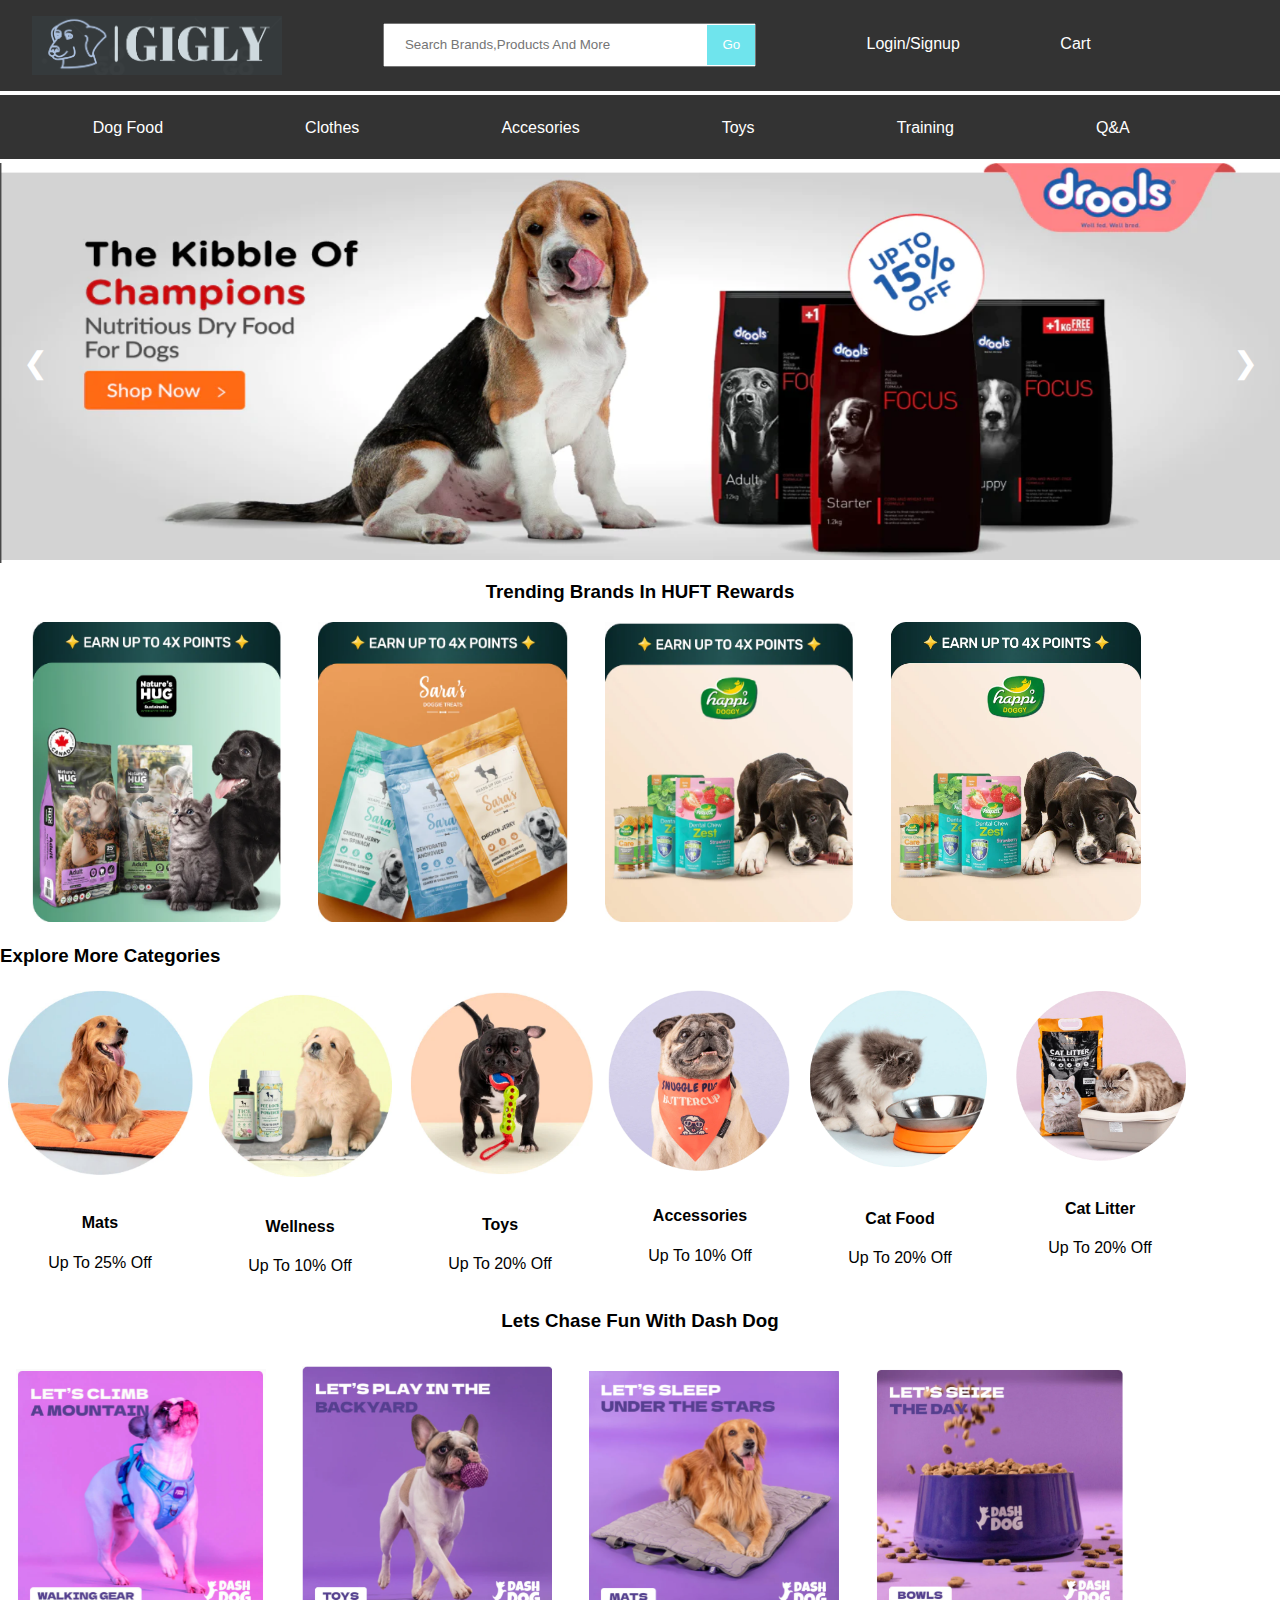
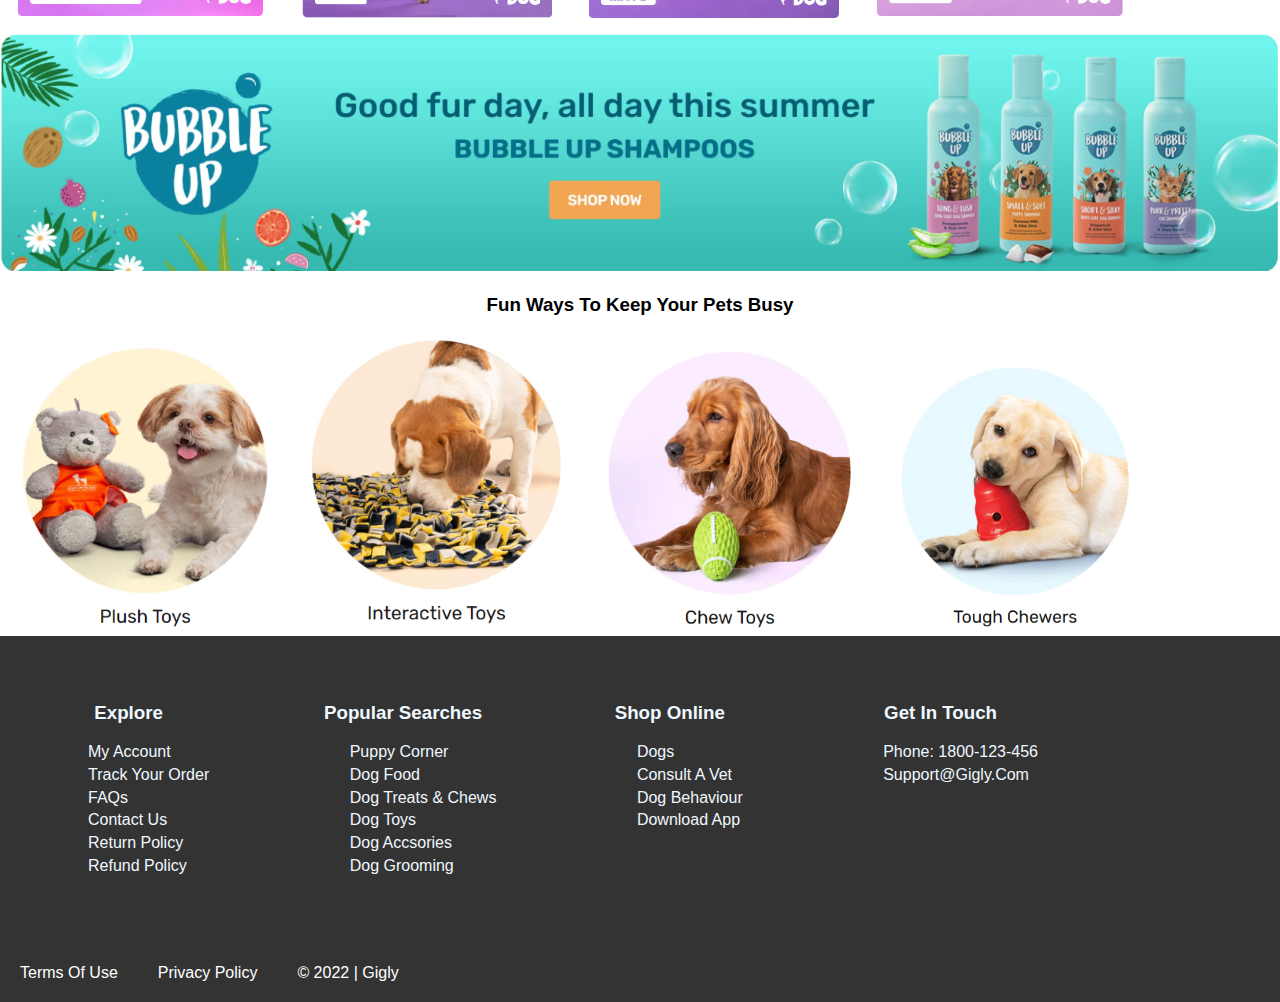
==== index.html @ 715fbc31 "Update and rename commerece.html to index.html" ====
<!DOCTYPE html>
<html lang="en">

<head>
  <meta charset="UTF-8" />
  <meta http-equiv="X-UA-Compatible" content="IE=edge" />
  <meta name="viewport" content="width=device-width, initial-scale=1.0" />
  <title>gigly| home</title>
  <link rel="stylesheet" href="commerece.css" />
  <link rel=”stylesheet” href=”https://fonts.googleapis.com/icon?vfamily=Material+Icons”>

</head>

<body>
  <nav>
    <div class="c1">
      <!-- <div id="logo">       -->
      <img id="logo" src="/gigly_4.png" alt="gigly" width="20%">
      <!-- </div> -->
      <input type="text" name="search" id="search" placeholder="search brands,products and more">
      <!-- <span id="nav-search-submit-text" class="nav-search-submit-text nav-sprite nav-progressive-attribute" aria-label="Go"> -->
      <input id="search-button" type="submit" class="nav-input" value="Go" tabindex="0">
      <!-- </span> -->
      <div id="login">
        <input:login>login/signup</input:login>
      </div>
      <div id="cart"> cart
        <!-- <a href="cart.png" alt="cart"></a>
      <p>cart</p> -->
      </div>

    </div>
    </div>
  </nav>
  <nav class="nav2">
    <a href="">dog food</a>
    <a href="">clothes</a>
    <a href="">accesories</a>
    <a href="">toys</a>
    <a href="">training</a>
    <a href="">Q&A</a>
  </nav>


  <div class="slideshow">
    <div class="slide">
      <img src="/Screenshot_1.png" alt="Slide 1" width="100%">
    </div>
    <div class="slide">
      <img src="/Screenshot_2.png" alt="Slide 2" width="100%">
    </div>
    <div class="slide">
      <img src="/Screenshot_3.png" alt="slide 3" width="100%">
    </div>
    <button class="prev" onclick="changeSlide(-1)">&#10094;</button>
    <button class="next" onclick="changeSlide(1)">&#10095;</button>
  </div>

  <div class="HPB_heading_outer">
    <h3>Trending Brands in HUFT Rewards</h3>
  </div>

  <!-- loop items -->
  <div class="brands">
    <div class="brand">
      <img src="/Screenshot_15.png" alt="brand 1" height="300em" width="250">

    </div>

    <div class="brand">
      <img src="/Screenshot_16.png" alt="brand 2" height="300em" width="250">
    </div>

    <div class="brand">
      <img src="/Screenshot_17.png" alt="brand 3" height="300" width="250">

    </div>

    <div class="brand">
      <img src="/xda8b5cp.png" alt="brand 4" height="300" width="250">

    </div>
  </div>

  <div class="offer_bar">
    <div class="offer_bar1">


      <p>
        <picture>
          <img loading="lazy"
            srcset="//cdn.shopify.com/s/files/1/0086/0795/7054/files/outlet_mobile_db095297-f61f-484a-95b8-18fd9ed556b2.jpg?v=1683031841"
            width="600">
        </picture>
      </p>

    </div>

    <div class="offer_bar2">
      <p>
        <picture>
          <img loading="lazy"
            srcset="//cdn.shopify.com/s/files/1/0086/0795/7054/files/treats_mobile_70fa31e0-c6d8-464c-a647-3a7494790c0c.jpg?v=1685539776"
            width="600">
        </picture>
      </p>
    </div>

  </div>

  <div class="more-categories">
    <h3 id="head">Explore more categories </h3>

    <div class="categories">

      <div class="item">
        <img src="/Screenshot_4.png" alt="mats" width="200">

        <h4>Mats</h4>

        <p class="offer">Up To 25% Off</p>
      </div>

      <div class="item">
        <img src="/Screenshot_5.png" alt="" width="200">


        <h4>Wellness</h4>

        <p class="offer">Up To 10% Off</p>
      </div>

      <div class="item">
        <img src="/Screenshot_6.png" alt="" width="200">

        <h4>Toys</h4>


        <p class="offer">Up To 20% Off</p>

      </div>

      <div class="item">
        <img src="/Screenshot_8.png" alt="" width="200">

        <h4>Accessories</h4>


        <p class="offer">Up To 10% Off</p>
      </div>

      <div class="item">
        <img src="/Screenshot_9.png" alt="" width="200">

        <h4>Cat Food</h4>

        <p class="offer">Up To 20% Off</p>
      </div>

      <div class="item">
        <img src="/Screenshot_10.png" alt="" width="200">

        <h4>Cat Litter</h4>

        <p class="offer">Up To 20% Off</p>

      </div>
    </div>
  </div>


  <div class="dash_dog">
    <h3>Lets chase fun with Dash Dog</h3>
    <div class="dash">
      <img src="/Screenshot_18.png" alt="" width="250">
    </div>
    <div class="dash">
      <img src="/Screenshot_19.png" alt="" width="250">
    </div>
    <div class="dash">
      <img src="/Screenshot_20.png" alt="" width="250">
    </div>
    <div class="dash">
      <img src="/Screenshot_24.png" alt="" width="250">
    </div>

  </div>
  </div>



  <div class="offer_bar3">
    <img src="/Screenshot_11.png" alt="" width="100%">
  </div>

  <div class="pet_toys">
    <h3>Fun ways to keep your pets busy</h3>

    <div class="toys">
      <img src="/Screenshot_21.png" alt="" width="20%">
    </div>
    <div class="toys">
      <img src="/Screenshot_22.png" alt="" width="20%">
    </div>
    <div class="toys">
      <img src="/Screenshot_23.png" alt="" width="20%">
    </div>
    <div class="toys">
      <img src="/Screenshot_7.png" alt="" width="20%">
    </div>
  </div>


  <footer>

    <div class="col1">
      <div>
        <h3 class="title">Explore</h3>

        <ul class="exploring">
          <li>my Account</li>
          <li>track your order</li>
          <li>FAQs</li>
          <li>contact us</li>
          <li>return policy</li>
          <li>refund policy</li>
        </ul>
      </div>
    </div>
    <div class="col2">
      <div>
        <h3 class="title">popular searches</h3>
        <ul class="exploring">
          <li>puppy corner</li>
          <li>dog food</li>
          <li>dog treats & chews</li>
          <li>dog toys</li>
          <li>dog accsories</li>
          <li>dog grooming</li>
        </ul>
      </div>
    </div>

    <div class="col3">
      <div>
        <h3 class="title">shop online</h3>
        <ul class="exploring">
          <li>dogs</li>
          <li>consult a vet</li>
          <li>dog behaviour</li>
          <li>download app</li>
        </ul>
      </div>
    </div>

    <div class="col4">
      <div>
        <h3 class="title">get in touch</h3>
        <ul>
          <li>phone: 1800-123-456</li>
          <li>support@gigly.com</li>
        </ul>
      </div>
    </div>


    <!-- <div class="last-line">
        <div class="social">
          <a href="facebookk.png" alt ="facebook" width="10px"></a>
        <a href="instagram.png" alt="instagram" ></a> &nbsp;&nbsp;
        <a  href="twitter.png" alt="twitter" target="blank"></a>&nbsp;&nbsp;
        <a href="youtube.png"target="blank" alt="youtube"></a>
      </div> -->
    <div class="foot">
      <a href="#">Terms of use</a>
      <a href="#">Privacy policy</a>
      <a href="#">&copy; 2022 | Gigly</a>
    </div>
    </div>
  </footer>

  <script src="commerece.js"></script>

</body>

</html>
---- commerece.css ----
* {
  box-sizing: border-box;
  text-transform: capitalize;
}

body {
  margin: 0px;
  font-family: -apple-system, BlinkMacSystemFont, "Segoe UI", Roboto, Oxygen,
    Ubuntu, Cantarell, "Open Sans", "Helvetica Neue", sans-serif;
}

/* header h1 {
      text-align: left;
      font-size: 40px;
      color: white;
    } */

header {
  padding: 40px;
  background-color: rgb(17, 124, 143);
}
#logo {
  display: inline;
  padding: 0em;
  margin: 0 3em 0 1em;
  flex-wrap: wrap;
  float: left;
  /* border: 2px solid red; */
}

#login,
#cart {
  display: inline;
  padding: 1em;
  margin-right: 0em;
  margin-left: 4em;
  /* border: 3px solid red; */
  width: 10em;
}
#search {
  display: inline;
  padding: 1.5em;
  margin: 0.5em -3em 0 2.5em;
  /* border: 3px solid rgb(255, 17, 0); */
}
#search-button {
  margin: 0 2em 0 -1em;
  border: none;
  display: inline;
  background-color: rgb(111, 228, 237);
  height: 3em;
  width: 3.6em;
  color: white;
}

#search {
  height: 0.4em;
  width: 28em;
  margin-left: 4em;
}

nav {
  background-color: #333;
  overflow: hidden;
  color: white;
  padding: 1em;
  display: inline-block;
  width: 100%;
}

nav a {
  text-decoration: none;
  padding: 1.3em;
  text-align: center;
  color: white;
}
#login:hover,
#cart:hover,
#search-button:hover {
  cursor: pointer;
}

.nav2 {
  background-color: #333;
  overflow: hidden;
  color: white;
  padding: 1.5em;
  display: inline-block;
  width: 100%;
  height: 4em;
  text-decoration: none;
}
a.nav2:hover {
  cursor: pointer;
}

.nav2 a {
  text-align: center;
  color: white;
  margin-left: 3em;
  margin-right: 3em;
}

.slideshow {
  position: relative;
  overflow: visible;
  width: 100%;
  height: 25em;
}

.slide {
  display: none;
  width: 100%;
}

.slide img {
  width: 100%;
  height: 25em;
}

.prev,
.next {
  position: absolute;
  top: 50%;
  transform: translateY(-50%);
  width: 50px;
  height: 50px;
  font-size: 30px;
  background: transparent;
  border: none;
  color: white;
  cursor: pointer;
}

.prev {
  left: 10px;
}

.next {
  right: 10px;
}

img.brands {
  display: inline;
  float: inline-start;
  flex-direction: row;
  width: 10em;
  height: 5em;
  margin-left: 5em;
}

.brand {
  display: inline;
  width: 10em;
  height: 5em;
  margin-left: 2em;
}

/* h3{ text-align: centre;
align-items: center;
} */

.offer_bar {
  display: block;
  max-width: 100%;
}

.offer_bar2 {
  display: flex;
  float: right;
  height: 4em;
  flex-flow: row;
}

.offer_bar1 {
  display: flex;
  float: left;
  flex-flow: wrap;
}

.more-categories {
  box-sizing: border-box;
  display: inline-flex;
  flex-flow: row;
  flex-wrap: wrap;
  text-align: center;
  flex-direction: row;
}

.categories {
  box-sizing: border-box;
  display: inline-flex;
  flex-flow: row;
  flex-wrap: wrap;
  flex-direction: row;
}

h3,
p {
  text-align: center;
}

h3#head {
  text-wrap: justify;
  text-align: center;
}
.dash_dog {
  box-sizing: border-box;
}

.dash {
  display: inline-flex;
  flex-direction: row;
  margin: 1em;
}

.pet_toys {
  box-sizing: border-box;
  display: inline;
  flex-flow: row;
}

.toys {
  display: inline;
  flex-flow: row;
  margin: 0 1em;
}

.col1,
.col2,
.col3,
.col4 {
  display: inline-flex;
  box-sizing: border-box;
  margin: 2em;
  padding: 1em;
  text-align: center;
  /* border: 2px solid red ; */
  color: aliceblue;
  list-style-type: none;
}

li {
  list-style-type: none;
  text-align: left;
  font-size: medium;
  padding-bottom: 0.3em;
}

a.social {
  color: antiquewhite;
}

main {
  background-color: white;
  text-align: center;
}
li:hover,
.slideshow:hover,
.item:hover,
.toys:hover,
.brand:hover {
  cursor: pointer;
}
.dash:hover {
  cursor: pointer;
  /* box-shadow: 10px 10px red; */
  box-shadow: 5px 8px 5px 5px rgb(198, 165, 165);
}

footer {
  background-color: #333;
  overflow: hidden;
}

footer a {
  text-decoration: none;
  padding: 20px;
  text-align: center;
  float: left;
  color: white;
}
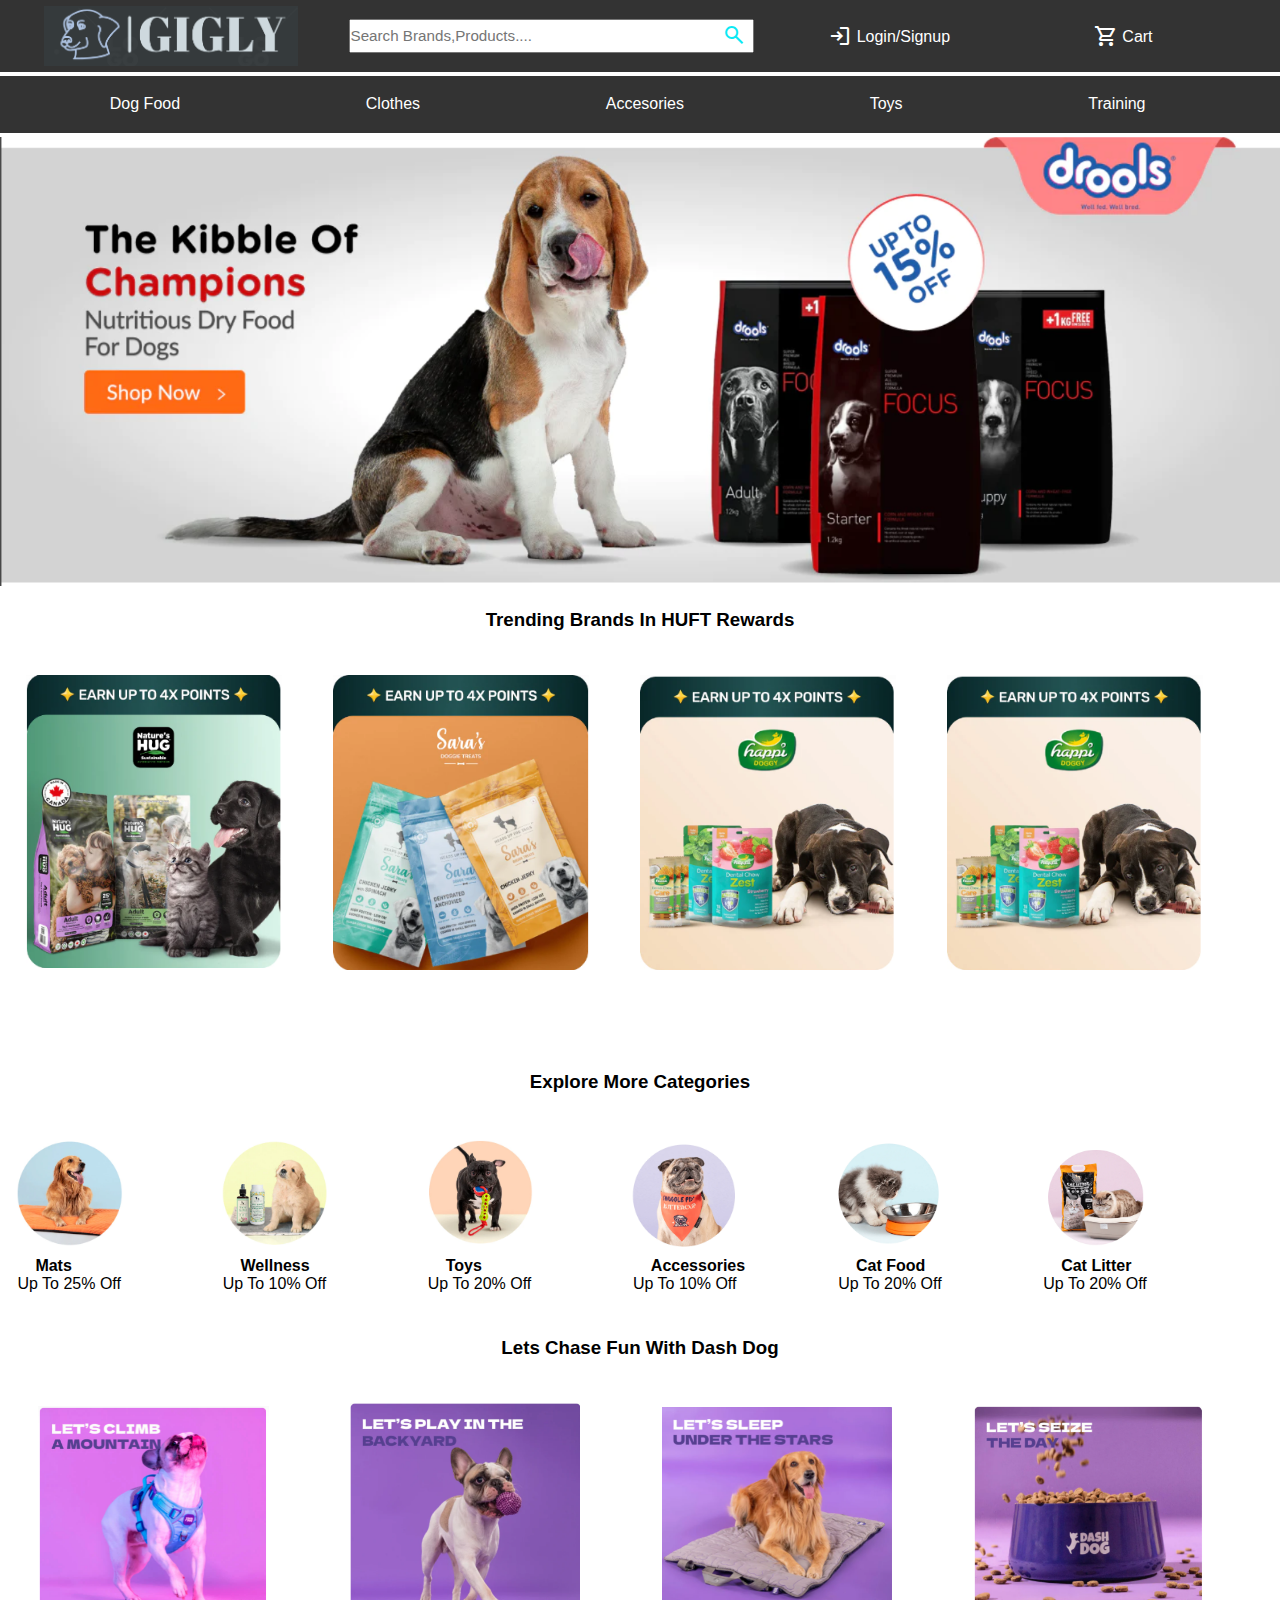
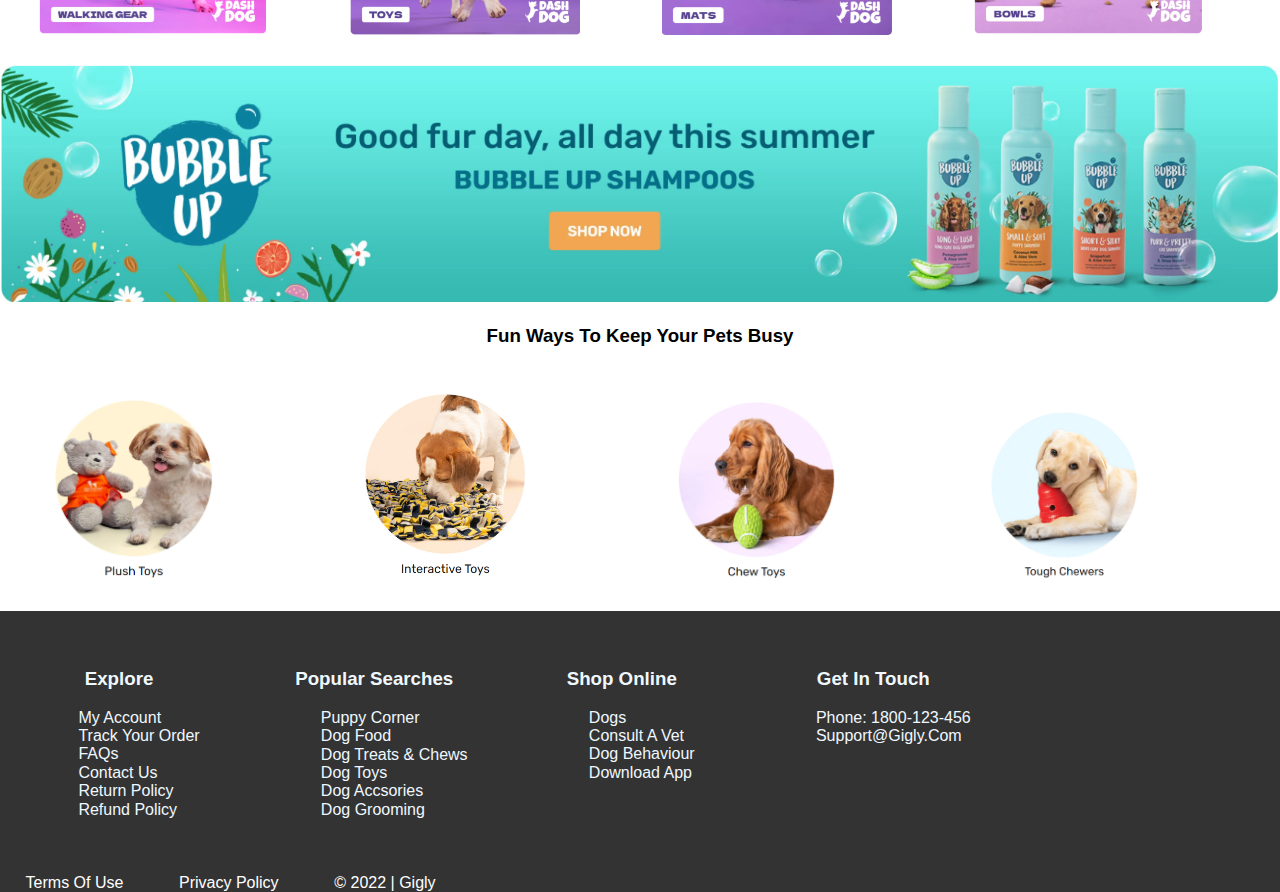
==== commit 4ffaf365: "Update and rename commerece.html to index.html" ====
--- a/index.html
+++ b/index.html
@@ -7,26 +7,30 @@
   <meta name="viewport" content="width=device-width, initial-scale=1.0" />
   <title>gigly| home</title>
   <link rel="stylesheet" href="commerece.css" />
-  <link rel=”stylesheet” href=”https://fonts.googleapis.com/icon?vfamily=Material+Icons”>
-
+  <link rel="stylesheet" href="https://fonts.googleapis.com/css2?family=Material+Symbols+Outlined:opsz,wght,FILL,GRAD@20..48,100..700,0..1,-50..200" />
 </head>
 
 <body>
   <nav>
     <div class="c1">
-      <!-- <div id="logo">       -->
-      <img id="logo" src="/gigly_4.png" alt="gigly" width="20%">
-      <!-- </div> -->
-      <input type="text" name="search" id="search" placeholder="search brands,products and more">
-      <!-- <span id="nav-search-submit-text" class="nav-search-submit-text nav-sprite nav-progressive-attribute" aria-label="Go"> -->
-      <input id="search-button" type="submit" class="nav-input" value="Go" tabindex="0">
-      <!-- </span> -->
+      <img id="logo" src="images/gigly_4.png" alt="gigly" width="20%">
+      <div class="search-bar">
+        <input type="text" name="search" id="search" placeholder="search brands,products....">
+          <i class="material-symbols-outlined" id="search-icon" type="submit">search</i>
+        <!-- <input id="search-button" type="submit" class="nav-input" value="Go" tabindex="0"> -->
+      </div>
+      
       <div id="login">
+        <i class="material-symbols-outlined" id="login-icon">
+          login
+        </i>
         <input:login>login/signup</input:login>
       </div>
-      <div id="cart"> cart
-        <!-- <a href="cart.png" alt="cart"></a>
-      <p>cart</p> -->
+      <div id="cart"> 
+        <i class="material-symbols-outlined">
+          shopping_cart
+        </i>
+        cart
       </div>
 
     </div>
@@ -38,19 +42,18 @@
     <a href="">accesories</a>
     <a href="">toys</a>
     <a href="">training</a>
-    <a href="">Q&A</a>
   </nav>
 
 
   <div class="slideshow">
     <div class="slide">
-      <img src="/Screenshot_1.png" alt="Slide 1" width="100%">
+      <img src="images/Screenshot_1.png" alt="Slide 1" width="100%" height="10%">
     </div>
     <div class="slide">
-      <img src="/Screenshot_2.png" alt="Slide 2" width="100%">
+      <img src="images/Screenshot_2.png" alt="Slide 2" width="100%" height="10%">
     </div>
     <div class="slide">
-      <img src="/Screenshot_3.png" alt="slide 3" width="100%">
+      <img src="images/Screenshot_3.png" alt="slide 3" width="100%" height="10%">
     </div>
     <button class="prev" onclick="changeSlide(-1)">&#10094;</button>
     <button class="next" onclick="changeSlide(1)">&#10095;</button>
@@ -63,58 +66,48 @@
   <!-- loop items -->
   <div class="brands">
     <div class="brand">
-      <img src="/Screenshot_15.png" alt="brand 1" height="300em" width="250">
-
-    </div>
-
-    <div class="brand">
-      <img src="/Screenshot_16.png" alt="brand 2" height="300em" width="250">
-    </div>
-
-    <div class="brand">
-      <img src="/Screenshot_17.png" alt="brand 3" height="300" width="250">
-
-    </div>
-
-    <div class="brand">
-      <img src="/xda8b5cp.png" alt="brand 4" height="300" width="250">
+      <img src="images/Screenshot_15.png" alt="brand 1"  width="20%">
+
+    </div>
+
+    <div class="brand">
+      <img src="images/Screenshot_16.png" alt="brand 2"  width="20%">
+    </div>
+
+    <div class="brand">
+      <img src="images/Screenshot_17.png" alt="brand 3"  width="20%">
+
+    </div>
+
+    <div class="brand">
+      <img src="images/Screenshot_17.png" alt="brand 4"  width="20%">
 
     </div>
   </div>
 
   <div class="offer_bar">
-    <div class="offer_bar1">
-
-
-      <p>
-        <picture>
+    <span class="offer_bar1">
           <img loading="lazy"
-            srcset="//cdn.shopify.com/s/files/1/0086/0795/7054/files/outlet_mobile_db095297-f61f-484a-95b8-18fd9ed556b2.jpg?v=1683031841"
-            width="600">
-        </picture>
-      </p>
-
-    </div>
-
-    <div class="offer_bar2">
-      <p>
-        <picture>
+            srcset="//cdn.shopify.com/s/files/1/0086/0795/7054/files/outlet_mobile_db095297-f61f-484a-95b8-18fd9ed556b2.jpg?v=1683031841" width="48%">
+ 
+
+    </span> 
+
+      <span class="offer_bar2">
           <img loading="lazy"
-            srcset="//cdn.shopify.com/s/files/1/0086/0795/7054/files/treats_mobile_70fa31e0-c6d8-464c-a647-3a7494790c0c.jpg?v=1685539776"
-            width="600">
-        </picture>
-      </p>
-    </div>
-
-  </div>
-
+            srcset="//cdn.shopify.com/s/files/1/0086/0795/7054/files/treats_mobile_70fa31e0-c6d8-464c-a647-3a7494790c0c.jpg?v=1685539776" width="48%">
+        
+    </span> 
+
+  </div> 
+
+  <div></div>
   <div class="more-categories">
-    <h3 id="head">Explore more categories </h3>
-
     <div class="categories">
-
-      <div class="item">
-        <img src="/Screenshot_4.png" alt="mats" width="200">
+      <h3>Explore more categories </h3>
+
+      <div class="item">
+        <img src="images/Screenshot_4.png" alt="mats" width="50%">
 
         <h4>Mats</h4>
 
@@ -122,8 +115,7 @@
       </div>
 
       <div class="item">
-        <img src="/Screenshot_5.png" alt="" width="200">
-
+        <img src="images/Screenshot_5.png" alt="" width="50%">
 
         <h4>Wellness</h4>
 
@@ -131,7 +123,7 @@
       </div>
 
       <div class="item">
-        <img src="/Screenshot_6.png" alt="" width="200">
+        <img src="images/Screenshot_6.png" alt="" width="50%">
 
         <h4>Toys</h4>
 
@@ -141,7 +133,7 @@
       </div>
 
       <div class="item">
-        <img src="/Screenshot_8.png" alt="" width="200">
+        <img src="images/Screenshot_8.png" alt="" width="50%">
 
         <h4>Accessories</h4>
 
@@ -150,7 +142,7 @@
       </div>
 
       <div class="item">
-        <img src="/Screenshot_9.png" alt="" width="200">
+        <img src="images/Screenshot_9.png" alt="" width="50%">
 
         <h4>Cat Food</h4>
 
@@ -158,7 +150,7 @@
       </div>
 
       <div class="item">
-        <img src="/Screenshot_10.png" alt="" width="200">
+        <img src="images/Screenshot_10.png" alt="" width="50%">
 
         <h4>Cat Litter</h4>
 
@@ -171,42 +163,42 @@
 
   <div class="dash_dog">
     <h3>Lets chase fun with Dash Dog</h3>
-    <div class="dash">
-      <img src="/Screenshot_18.png" alt="" width="250">
-    </div>
-    <div class="dash">
-      <img src="/Screenshot_19.png" alt="" width="250">
-    </div>
-    <div class="dash">
-      <img src="/Screenshot_20.png" alt="" width="250">
-    </div>
-    <div class="dash">
-      <img src="/Screenshot_24.png" alt="" width="250">
-    </div>
-
-  </div>
-  </div>
+    <picture class="dash">
+      <img src="images/Screenshot_18.png" alt="" width="20%">
+    </picture>
+    <picture class="dash">
+      <img src="images/Screenshot_19.png" alt="" width="20%">
+    </picture>
+    <picture class="dash">
+      <img src="images/Screenshot_20.png" alt="" width="20%">
+    </picture>
+    <picture class="dash">
+      <img src="images/Screenshot_24.png" alt="" width="20%">
+    </picture>
+
+  </div>
+  
 
 
 
   <div class="offer_bar3">
-    <img src="/Screenshot_11.png" alt="" width="100%">
+    <img src="images/Screenshot_11.png" alt="" width="100%">
   </div>
 
   <div class="pet_toys">
     <h3>Fun ways to keep your pets busy</h3>
 
     <div class="toys">
-      <img src="/Screenshot_21.png" alt="" width="20%">
-    </div>
-    <div class="toys">
-      <img src="/Screenshot_22.png" alt="" width="20%">
-    </div>
-    <div class="toys">
-      <img src="/Screenshot_23.png" alt="" width="20%">
-    </div>
-    <div class="toys">
-      <img src="/Screenshot_7.png" alt="" width="20%">
+      <img src="images/Screenshot_21.png" alt="" width="80%">
+    </div>
+    <div class="toys">
+      <img src="images/Screenshot_22.png" alt="" width="80%">
+    </div>
+    <div class="toys">
+      <img src="images/Screenshot_23.png" alt="" width="80%">
+    </div>
+    <div class="toys">
+      <img src="images/Screenshot_7.png" alt="" width="80%">
     </div>
   </div>
 
--- a/commerece.css
+++ b/commerece.css
@@ -9,103 +9,131 @@
     Ubuntu, Cantarell, "Open Sans", "Helvetica Neue", sans-serif;
 }
 
-/* header h1 {
-      text-align: left;
-      font-size: 40px;
-      color: white;
-    } */
-
-header {
-  padding: 40px;
-  background-color: rgb(17, 124, 143);
-}
-#logo {
-  display: inline;
-  padding: 0em;
-  margin: 0 3em 0 1em;
-  flex-wrap: wrap;
-  float: left;
-  /* border: 2px solid red; */
-}
-
-#login,
-#cart {
-  display: inline;
-  padding: 1em;
-  margin-right: 0em;
-  margin-left: 4em;
-  /* border: 3px solid red; */
-  width: 10em;
-}
-#search {
-  display: inline;
-  padding: 1.5em;
-  margin: 0.5em -3em 0 2.5em;
-  /* border: 3px solid rgb(255, 17, 0); */
-}
-#search-button {
-  margin: 0 2em 0 -1em;
-  border: none;
-  display: inline;
-  background-color: rgb(111, 228, 237);
-  height: 3em;
-  width: 3.6em;
-  color: white;
-}
-
-#search {
-  height: 0.4em;
-  width: 28em;
-  margin-left: 4em;
-}
-
-nav {
-  background-color: #333;
-  overflow: hidden;
-  color: white;
-  padding: 1em;
-  display: inline-block;
-  width: 100%;
-}
-
-nav a {
-  text-decoration: none;
-  padding: 1.3em;
-  text-align: center;
-  color: white;
-}
-#login:hover,
-#cart:hover,
-#search-button:hover {
-  cursor: pointer;
-}
-
-.nav2 {
-  background-color: #333;
-  overflow: hidden;
-  color: white;
-  padding: 1.5em;
-  display: inline-block;
-  width: 100%;
-  height: 4em;
-  text-decoration: none;
-}
-a.nav2:hover {
-  cursor: pointer;
-}
-
-.nav2 a {
-  text-align: center;
-  color: white;
-  margin-left: 3em;
-  margin-right: 3em;
-}
-
-.slideshow {
+@media screen and (max-width: 1440px) {
+  header {
+    padding: 40%;
+    background-color: rgb(17, 124, 143);
+  }
+  #logo {
+    display: inline;
+    padding: 0;
+    margin: 0 4% 0 3%;
+    flex-wrap: wrap;
+    float: left;
+    /* border: 2px solid red; */
+  }
+
+  #login,
+  #cart {
+    display: inline;
+    padding: 1%;
+    margin: 3% 4.5%;
+    width: 10%;
+  }
+  #login-icon {
+    transform: translateY(30%);
+  }
+  #cart i {
+    transform: translateY(30%);
+    size: 10%;
+  }
+  .search-bar {
+    position: relative;
+    display: inline;
+    width: 35%;
+    border-radius: 40px;
+  }
+
+  .search-bar input {
+    display: inline;
+    width: 32%;
+    margin-top: 1%;
+    padding: 0.5% 10% 0.5% 0%;
+    font-size: 95%;
+  }
+
+  #search-icon {
+    position: absolute;
+    color: rgb(11, 233, 244);
+    margin-left: -9%;
+    margin-top: 4%;
+  }
+  .search-bar i:hover {
+    cursor: pointer;
+  }
+
+  nav {
+    background-color: #333;
+    overflow: hidden;
+    color: white;
+    padding: 0.5%;
+    display: inline-block;
+    width: 100%;
+  }
+
+  nav a {
+    text-decoration: none;
+    padding: 1.3%;
+    text-align: center;
+    color: white;
+  }
+  #login:hover,
+  #cart:hover,
+  #search-button:hover {
+    cursor: pointer;
+  }
+
+  .nav2 {
+    background-color: #333;
+    overflow: hidden;
+    color: white;
+    padding: 1.5%;
+    display: inline-block;
+    width: 100%;
+    height: 4%;
+    text-decoration: none;
+  }
+  a.nav2:hover {
+    cursor: pointer;
+  }
+
+  .nav2 a {
+    text-align: center;
+    color: white;
+    margin: 0 6%;
+  }
+}
+
+@media screen and (max-width: 1024px) {
+  #login,
+  #cart {
+    padding: 0%;
+    margin: 3%;
+  }
+
+  .nav2 a {
+    margin: 0 5%;
+  }
+}
+@media screen and (max-width: 768px) {
+  #search {
+    width: 25%;
+    font-size: 65%;
+    padding: 1% 1%;
+  }
+  .search-bar i {
+    transform: translateX(-220%);
+  }
+  .nav2 a {
+    margin: 0 4%;
+  }
+}
+
+.slideshow-container img {
   position: relative;
   overflow: visible;
   width: 100%;
-  height: 25em;
+  height: 25%;
 }
 
 .slide {
@@ -115,17 +143,17 @@
 
 .slide img {
   width: 100%;
-  height: 25em;
+  height: 25%;
 }
 
 .prev,
 .next {
   position: absolute;
-  top: 50%;
+  top: 70%;
   transform: translateY(-50%);
-  width: 50px;
-  height: 50px;
-  font-size: 30px;
+  width: 5%;
+  height: 5%;
+  font-size: 3%;
   background: transparent;
   border: none;
   color: white;
@@ -133,97 +161,107 @@
 }
 
 .prev {
-  left: 10px;
+  left: 1%;
 }
 
 .next {
-  right: 10px;
-}
-
-img.brands {
-  display: inline;
-  float: inline-start;
-  flex-direction: row;
-  width: 10em;
-  height: 5em;
-  margin-left: 5em;
-}
-
-.brand {
-  display: inline;
-  width: 10em;
-  height: 5em;
-  margin-left: 2em;
-}
-
-/* h3{ text-align: centre;
-align-items: center;
+  right: 1%;
+}
+
+h3 {
+  text-align: center;
+}
+.offer_bar img {
+  display: inline-block;
+  max-width: 100%;
+  justify-content: space-between;
+  margin-left: 1%;
+}
+/* .item h4 {
+  width: fit-content;
 } */
 
-.offer_bar {
+/* /////////////////////////////////////////////////////////////////////// */
+@media screen and (max-width: 1440px) {
+  .brands,
+  .pet_toys {
+    display: block;
+    box-sizing: border-box;
+    max-width: 100%;
+  }
+  .brand img {
+    display: inline-block;
+    float: inline-start;
+    width: 20%;
+    margin: 2% 2%;
+    padding: 0%;
+    /* max-height: 20%; */
+  }
+  .more-categories {
+    box-sizing: border-box;
+    display: block;
+    width: 100%;
+    height: -10px;
+    padding-top: 3%;
+  }
+  .categories {
+    display: block;
+    margin: 1%;
+    justify-content: space-between;
+  }
+  #head {
+    margin-top: 3%;
+  }
+  .item {
+    display: inline-block;
+    justify-content: center;
+    align-items: center;
+    width: 18%;
+    margin: 2% -2% 2% 0%;
+  }
+  .item h4 {
+    width: max-content;
+    padding-left: 10%;
+  }
+
+  .items {
+    align-items: center;
+    display: inline-block;
+    float: inline-start;
+    margin: 2% 0%;
+    padding: 0%;
+  }
+  h4,
+  p {
+    text-align: center;
+    margin: 0%;
+    width: 50%;
+  }
+  .dash_dog {
+    display: block;
+    box-sizing: border-box;
+    max-width: 100%;
+  }
+  .dash img {
+    display: inline-block;
+    width: 18%;
+    margin: 2% 3%;
+    padding: 0%;
+    /* max-height: 20%; */
+  }
+}
+
+.toys {
+  display: inline-block;
+  width: 20%;
+  padding: 2%;
+  margin: 0 2%;
+}
+
+footer {
   display: block;
-  max-width: 100%;
-}
-
-.offer_bar2 {
-  display: flex;
-  float: right;
-  height: 4em;
-  flex-flow: row;
-}
-
-.offer_bar1 {
-  display: flex;
-  float: left;
-  flex-flow: wrap;
-}
-
-.more-categories {
-  box-sizing: border-box;
-  display: inline-flex;
-  flex-flow: row;
-  flex-wrap: wrap;
-  text-align: center;
-  flex-direction: row;
-}
-
-.categories {
-  box-sizing: border-box;
-  display: inline-flex;
-  flex-flow: row;
-  flex-wrap: wrap;
-  flex-direction: row;
-}
-
-h3,
-p {
-  text-align: center;
-}
-
-h3#head {
-  text-wrap: justify;
-  text-align: center;
-}
-.dash_dog {
-  box-sizing: border-box;
-}
-
-.dash {
-  display: inline-flex;
-  flex-direction: row;
-  margin: 1em;
-}
-
-.pet_toys {
-  box-sizing: border-box;
-  display: inline;
-  flex-flow: row;
-}
-
-.toys {
-  display: inline;
-  flex-flow: row;
-  margin: 0 1em;
+  width: 100%;
+  justify-content: center;
 }
 
 .col1,
@@ -232,8 +270,8 @@
 .col4 {
   display: inline-flex;
   box-sizing: border-box;
-  margin: 2em;
-  padding: 1em;
+  margin: 2%;
+  padding: 1%;
   text-align: center;
   /* border: 2px solid red ; */
   color: aliceblue;
@@ -244,7 +282,7 @@
   list-style-type: none;
   text-align: left;
   font-size: medium;
-  padding-bottom: 0.3em;
+  padding-bottom: 0.3%;
 }
 
 a.social {
@@ -264,8 +302,6 @@
 }
 .dash:hover {
   cursor: pointer;
-  /* box-shadow: 10px 10px red; */
-  box-shadow: 5px 8px 5px 5px rgb(198, 165, 165);
 }
 
 footer {
@@ -275,8 +311,177 @@
 
 footer a {
   text-decoration: none;
-  padding: 20px;
+  padding: 2%;
   text-align: center;
-  float: left;
+  align-items: center;
   color: white;
 }
+
+@media (min-width: 426px) and (max-width: 768px) {
+  #logo {
+    margin: 1.2% 3%;
+  }
+  .search-bar input {
+    width: 25%;
+    margin: 1% 1%;
+  }
+  .search-bar i {
+    transform: translateY(250%);
+    transform: translateX(-100%);
+  }
+  #login {
+    width: 20%;
+    font-size: 60%;
+    margin-left: 3%;
+  }
+  #cart {
+    width: 10%;
+    font-size: 60%;
+    margin-left: 2.5%;
+    justify-items: stretch;
+  }
+  .nav2 a {
+    font-size: 90%;
+    flex: content;
+  }
+  .col1,
+  .col2,
+  .col3,
+  .col4 {
+    margin: 0%;
+  }
+  li {
+    font-size: 80%;
+  }
+}
+
+@media screen and (max-width: 425px) {
+  #logo {
+    margin: 2.8% 2%;
+  }
+  .search-bar input {
+    width: 15%;
+    margin: 1% 2%;
+  }
+  .search-bar i {
+    display: none;
+  }
+  #login {
+    width: 20%;
+    font-size: 20%;
+  }
+  #cart {
+    width: 10%;
+    font-size: 20%;
+  }
+
+  .nav2 a {
+    font-size: small;
+    margin: 1.8%;
+  }
+
+  .item {
+    justify-content: flex-end;
+    align-items: end;
+    width: 30%;
+    margin: 2% -1% 2% 3%;
+    font-size: smaller;
+  }
+  .item img,
+  h4,
+  p {
+    align-self: center;
+    padding-left: 7%;
+    width: 60%;
+  }
+  .foot {
+    font-size: medium;
+  }
+}
+
+@media (min-width: 320px) and(max-width: 370px) {
+  #logo {
+    margin: 2.8% 2%;
+  }
+  .search-bar input {
+    width: 15%;
+    margin: 1% 2%;
+  }
+  .search-bar i {
+    display: none;
+  }
+  #login {
+    width: 20%;
+    font-size: 20%;
+  }
+  #cart {
+    width: 10%;
+    font-size: 20%;
+  }
+
+  .nav2 a {
+    font-size: 70%;
+    margin: 1.8%;
+  }
+  .offer_bar img {
+    padding-top: 3%;
+  }
+
+  .dash {
+    padding-right: 4%;
+  }
+  .dash img {
+    width: 15%;
+    margin: 0 2%;
+  }
+  .offer_bar3 img {
+    margin-top: 5%;
+  }
+  .toys {
+    padding: 0;
+    width: 18%;
+    margin-left: 3%;
+  }
+  .foot {
+    font-size: small;
+  }
+}
+
+@media screen and (max-width: 325px) {
+  #logo {
+    margin: 5% 1.5%;
+  }
+  .search-bar input {
+    width: 10%;
+    margin: 1% 2%;
+    overflow: hidden;
+  }
+
+  #login {
+    margin: 0 1%;
+  }
+  .nav2 a {
+    display: none;
+  }
+  .offer_bar img {
+    padding-top: 3%;
+  }
+  .more-categories {
+    padding-top: 0%;
+  }
+  .dash {
+    padding-right: 4%;
+  }
+  .dash img {
+    width: 15%;
+    margin: 0 2%;
+  }
+  .toys {
+    padding: 0;
+    width: 18%;
+    margin-left: 3%;
+  }
+  .foot {
+    font-size: small;
+  }
+}
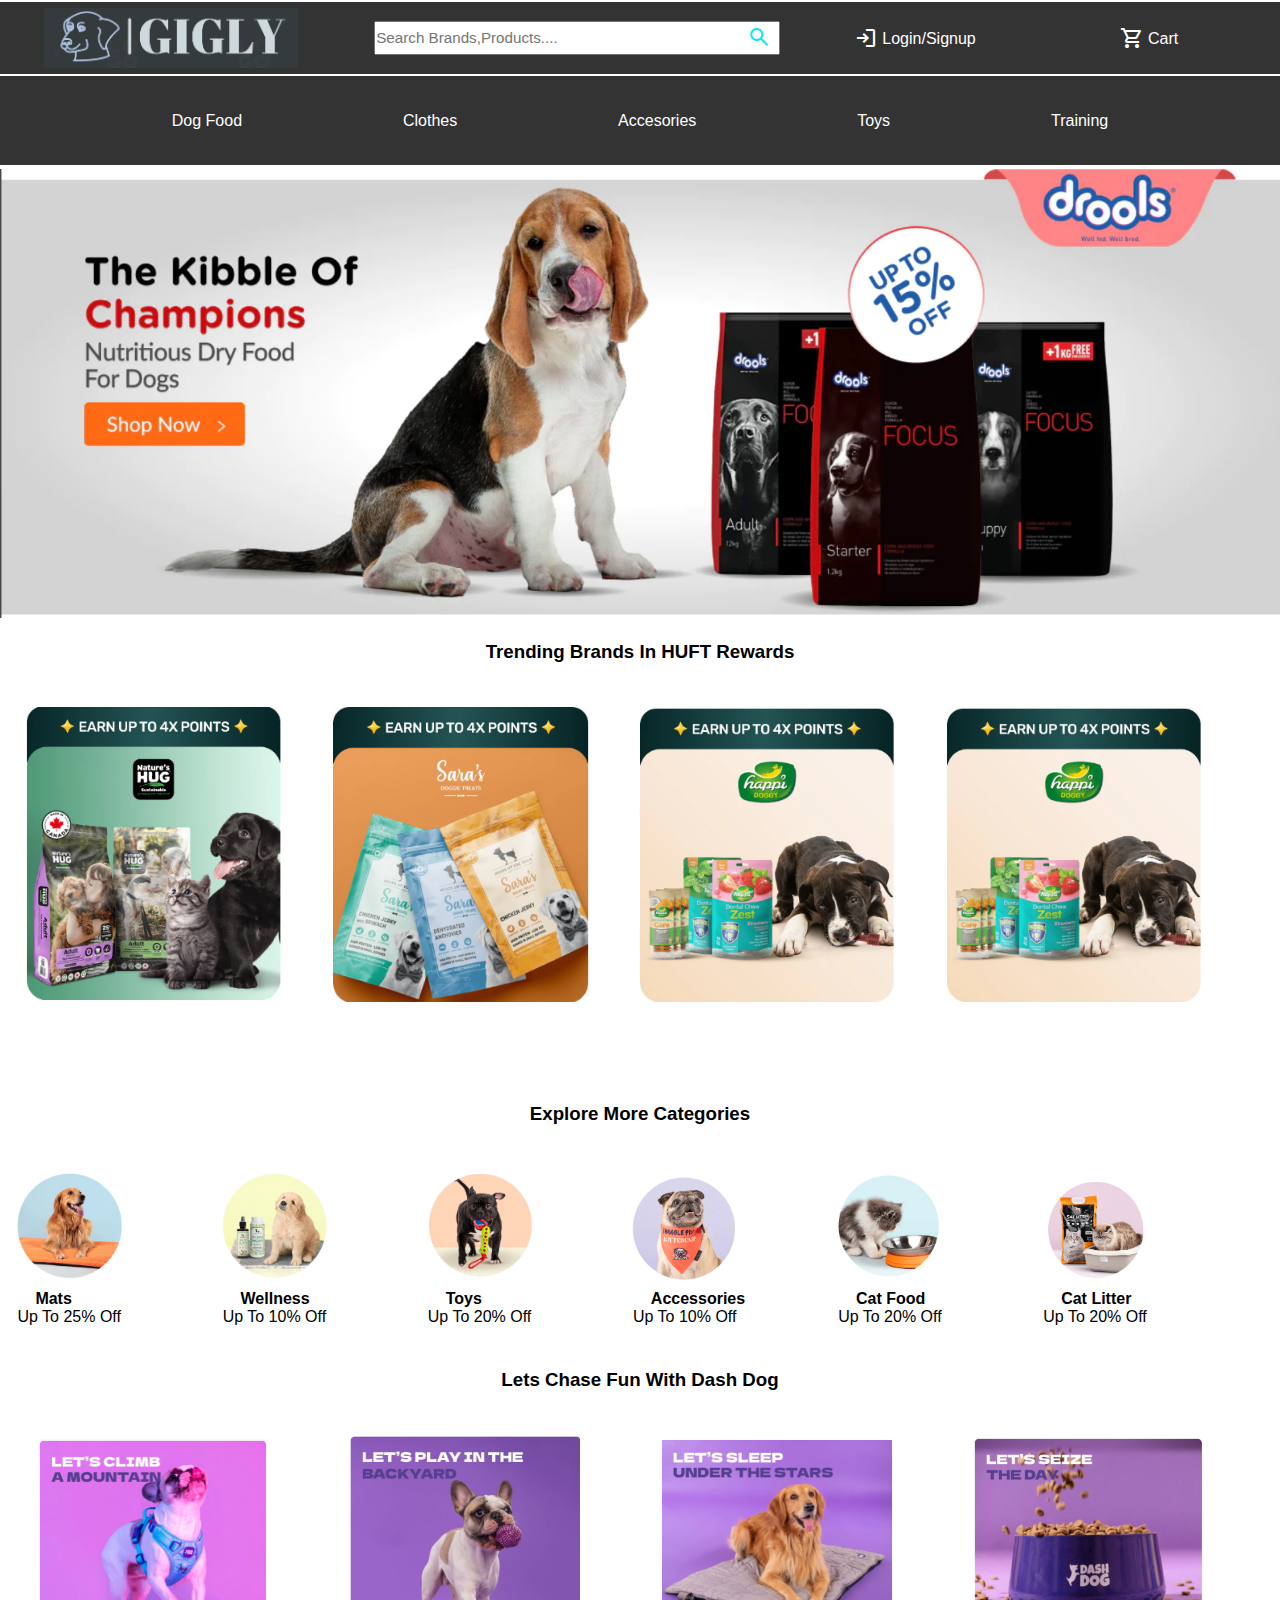
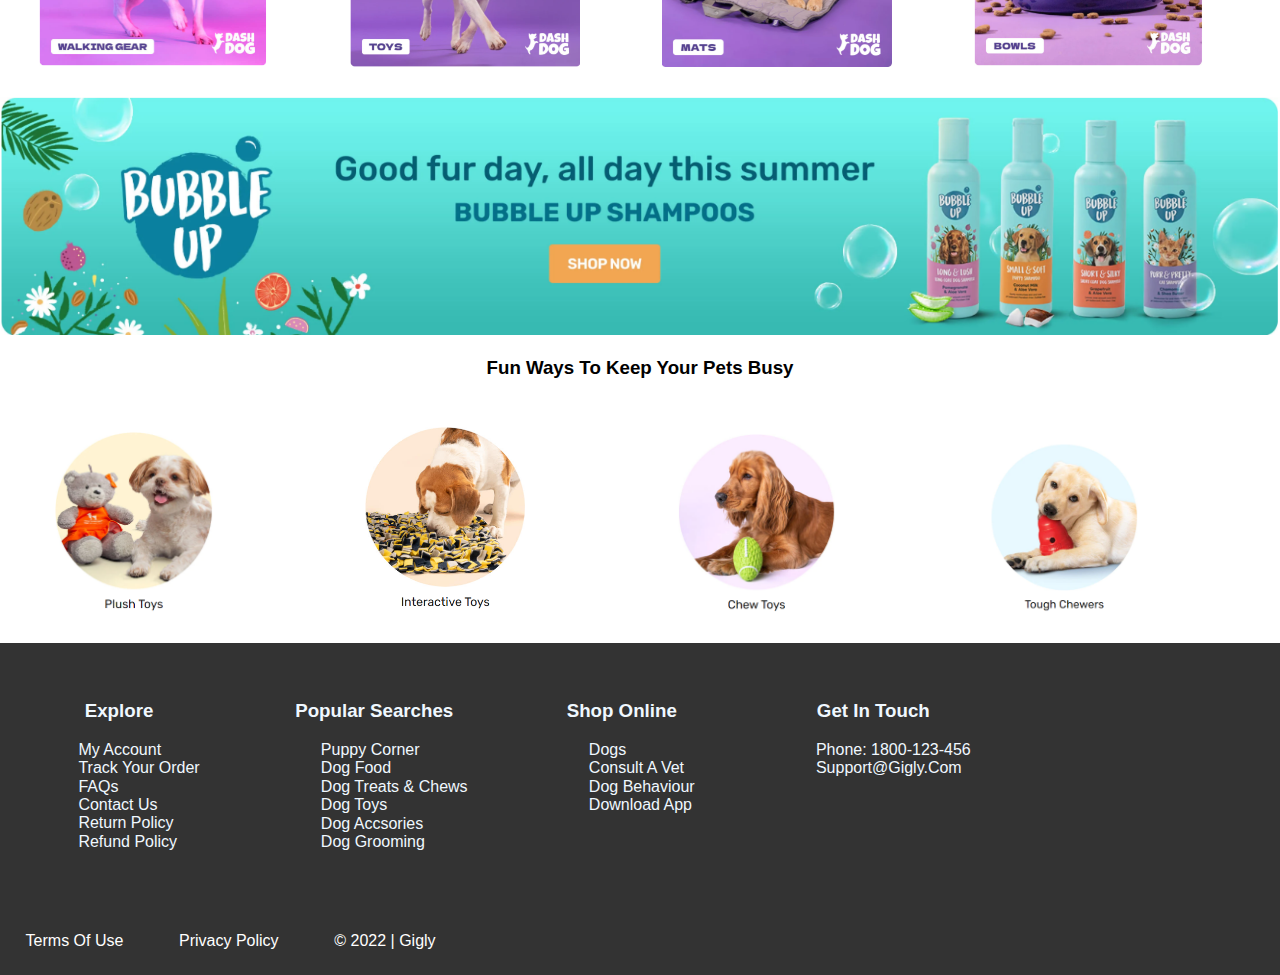
==== commit 08cde90a: "Merge branch 'new_feature/responsiveness_added' of https://github.com/kunnub/E-commerce into new_fea" ====
--- a/index.html
+++ b/index.html
@@ -109,7 +109,7 @@
       <div class="item">
         <img src="images/Screenshot_4.png" alt="mats" width="50%">
 
-        <h4>Mats</h4>
+        <h4> Mats</h4>
 
         <p class="offer">Up To 25% Off</p>
       </div>
@@ -125,7 +125,7 @@
       <div class="item">
         <img src="images/Screenshot_6.png" alt="" width="50%">
 
-        <h4>Toys</h4>
+        <h4>  Toys</h4>
 
 
         <p class="offer">Up To 20% Off</p>
--- a/commerece.css
+++ b/commerece.css
@@ -7,126 +7,6 @@
   margin: 0px;
   font-family: -apple-system, BlinkMacSystemFont, "Segoe UI", Roboto, Oxygen,
     Ubuntu, Cantarell, "Open Sans", "Helvetica Neue", sans-serif;
-}
-
-@media screen and (max-width: 1440px) {
-  header {
-    padding: 40%;
-    background-color: rgb(17, 124, 143);
-  }
-  #logo {
-    display: inline;
-    padding: 0;
-    margin: 0 4% 0 3%;
-    flex-wrap: wrap;
-    float: left;
-    /* border: 2px solid red; */
-  }
-
-  #login,
-  #cart {
-    display: inline;
-    padding: 1%;
-    margin: 3% 4.5%;
-    width: 10%;
-  }
-  #login-icon {
-    transform: translateY(30%);
-  }
-  #cart i {
-    transform: translateY(30%);
-    size: 10%;
-  }
-  .search-bar {
-    position: relative;
-    display: inline;
-    width: 35%;
-    border-radius: 40px;
-  }
-
-  .search-bar input {
-    display: inline;
-    width: 32%;
-    margin-top: 1%;
-    padding: 0.5% 10% 0.5% 0%;
-    font-size: 95%;
-  }
-
-  #search-icon {
-    position: absolute;
-    color: rgb(11, 233, 244);
-    margin-left: -9%;
-    margin-top: 4%;
-  }
-  .search-bar i:hover {
-    cursor: pointer;
-  }
-
-  nav {
-    background-color: #333;
-    overflow: hidden;
-    color: white;
-    padding: 0.5%;
-    display: inline-block;
-    width: 100%;
-  }
-
-  nav a {
-    text-decoration: none;
-    padding: 1.3%;
-    text-align: center;
-    color: white;
-  }
-  #login:hover,
-  #cart:hover,
-  #search-button:hover {
-    cursor: pointer;
-  }
-
-  .nav2 {
-    background-color: #333;
-    overflow: hidden;
-    color: white;
-    padding: 1.5%;
-    display: inline-block;
-    width: 100%;
-    height: 4%;
-    text-decoration: none;
-  }
-  a.nav2:hover {
-    cursor: pointer;
-  }
-
-  .nav2 a {
-    text-align: center;
-    color: white;
-    margin: 0 6%;
-  }
-}
-
-@media screen and (max-width: 1024px) {
-  #login,
-  #cart {
-    padding: 0%;
-    margin: 3%;
-  }
-
-  .nav2 a {
-    margin: 0 5%;
-  }
-}
-@media screen and (max-width: 768px) {
-  #search {
-    width: 25%;
-    font-size: 65%;
-    padding: 1% 1%;
-  }
-  .search-bar i {
-    transform: translateX(-220%);
-  }
-  .nav2 a {
-    margin: 0 4%;
-  }
 }
 
 .slideshow-container img {
@@ -181,76 +61,6 @@
   width: fit-content;
 } */
 
-/* /////////////////////////////////////////////////////////////////////// */
-@media screen and (max-width: 1440px) {
-  .brands,
-  .pet_toys {
-    display: block;
-    box-sizing: border-box;
-    max-width: 100%;
-  }
-  .brand img {
-    display: inline-block;
-    float: inline-start;
-    width: 20%;
-    margin: 2% 2%;
-    padding: 0%;
-    /* max-height: 20%; */
-  }
-  .more-categories {
-    box-sizing: border-box;
-    display: block;
-    width: 100%;
-    height: -10px;
-    padding-top: 3%;
-  }
-  .categories {
-    display: block;
-    margin: 1%;
-    justify-content: space-between;
-  }
-  #head {
-    margin-top: 3%;
-  }
-  .item {
-    display: inline-block;
-    justify-content: center;
-    align-items: center;
-    width: 18%;
-    margin: 2% -2% 2% 0%;
-  }
-  .item h4 {
-    width: max-content;
-    padding-left: 10%;
-  }
-
-  .items {
-    align-items: center;
-    display: inline-block;
-    float: inline-start;
-    margin: 2% 0%;
-    padding: 0%;
-  }
-  h4,
-  p {
-    text-align: center;
-    margin: 0%;
-    width: 50%;
-  }
-  .dash_dog {
-    display: block;
-    box-sizing: border-box;
-    max-width: 100%;
-  }
-  .dash img {
-    display: inline-block;
-    width: 18%;
-    margin: 2% 3%;
-    padding: 0%;
-    /* max-height: 20%; */
-  }
-}
-
 .toys {
   display: inline-block;
   width: 20%;
@@ -310,6 +120,9 @@
 }
 
 footer a {
+  display: inline-flex;
+  overflow-x: hidden;
+  justify-content: space-between;
   text-decoration: none;
   padding: 2%;
   text-align: center;
@@ -317,6 +130,195 @@
   color: white;
 }
 
+header {
+  padding: 40%;
+  background-color: rgb(17, 124, 143);
+}
+#logo {
+  display: inline;
+  padding: 0;
+  margin: 0 4% 0 3%;
+  flex-wrap: wrap;
+  float: left;
+  /* border: 2px solid red; */
+}
+
+#login,
+#cart {
+  display: inline;
+  padding: 1%;
+  margin: 3% 4.5%;
+  width: 10%;
+  color: white;
+}
+#login-icon {
+  transform: translateY(30%);
+}
+#cart i {
+  transform: translateY(30%);
+  size: 10%;
+}
+.search-bar {
+  position: relative;
+  display: inline;
+  width: 35%;
+  border-radius: 40px;
+}
+
+.search-bar input {
+  display: inline;
+  width: 32%;
+  margin-top: 1%;
+  padding: 0.5% 10% 0.5% 0%;
+  font-size: 95%;
+}
+
+#search-icon {
+  position: absolute;
+  color: rgb(11, 233, 244);
+  margin-left: -9%;
+  margin-top: 4%;
+}
+.search-bar i:hover {
+  cursor: pointer;
+}
+
+nav {
+  margin-top: 2px;
+  text-align: center; /* Center align items horizontally */
+  background-color: #333;
+  overflow: hidden;
+  padding: 0.5%;
+}
+
+nav a {
+  text-decoration: none;
+  padding: 1.3%;
+  color: white;
+  display: inline-flex;
+  justify-content: space-between;
+}
+
+#login:hover,
+#cart:hover,
+#search-button:hover {
+  cursor: pointer;
+}
+
+.nav2 {
+  background-color: #333;
+  overflow: hidden;
+  color: white;
+  padding: 1.5%;
+  display: inline-block;
+  width: 100%;
+  height: 4%;
+  text-decoration: none;
+}
+a.nav2:hover {
+  cursor: pointer;
+}
+
+.nav2 a {
+  text-align: center;
+  color: white;
+  margin: 0 5%;
+}
+.brands,
+.pet_toys {
+  display: block;
+  box-sizing: border-box;
+  max-width: 100%;
+}
+.brand img {
+  display: inline-block;
+  float: inline-start;
+  width: 20%;
+  margin: 2% 2%;
+  padding: 0%;
+  /* max-height: 20%; */
+}
+.more-categories {
+  box-sizing: border-box;
+  display: block;
+  width: 100%;
+  height: -10px;
+  padding-top: 3%;
+}
+.categories {
+  display: block;
+  margin: 1%;
+  justify-content: space-between;
+}
+#head {
+  margin-top: 3%;
+}
+.item {
+  display: inline-block;
+  justify-content: center;
+  align-items: center;
+  width: 18%;
+  margin: 2% -2% 2% 0%;
+}
+.item h4 {
+  width: max-content;
+  padding-left: 10%;
+}
+
+.items {
+  align-items: center;
+  display: inline-block;
+  float: inline-start;
+  margin: 2% 0%;
+  padding: 0%;
+}
+h4,
+p {
+  text-align: center;
+  margin: 0%;
+  width: 50%;
+}
+.dash_dog {
+  display: block;
+  box-sizing: border-box;
+  max-width: 100%;
+}
+.dash img {
+  display: inline-block;
+  width: 18%;
+  margin: 2% 3%;
+  padding: 0%;
+  /* max-height: 20%; */
+}
+
+/* /////////////////////////////////////////////////////////////////////// */
+
+@media screen and (max-width: 1024px) {
+  #login,
+  #cart {
+    padding: 0%;
+    margin: 3%;
+  }
+
+  .nav2 a {
+    margin: 0 4%;
+  }
+}
+@media screen and (max-width: 768px) {
+  #search {
+    width: 25%;
+    font-size: 65%;
+    padding: 1% 1%;
+  }
+  .search-bar i {
+    transform: translateX(-220%);
+  }
+  .nav2 a {
+    margin: 0 4%;
+    justify-content: space-between;
+  }
+}
+
 @media (min-width: 426px) and (max-width: 768px) {
   #logo {
     margin: 1.2% 3%;
@@ -326,7 +328,7 @@
     margin: 1% 1%;
   }
   .search-bar i {
-    transform: translateY(250%);
+    transform: translateY(300%);
     transform: translateX(-100%);
   }
   #login {
@@ -340,10 +342,31 @@
     margin-left: 2.5%;
     justify-items: stretch;
   }
+  .c1 div {
+    justify-content: space-between;
+    margin: auto;
+  }
   .nav2 a {
-    font-size: 90%;
+    font-size: 70%;
+    padding: 0%;
     flex: content;
   }
+  .item {
+    justify-content: flex-end;
+    align-items: center;
+    width: 30%;
+    margin: 2% -1% 2% 3%;
+    font-size: smaller;
+  }
+  .item img,
+  h4,
+  p {
+    align-self: center;
+    justify-items: center;
+    padding-left: 7%;
+    width: 60%;
+  }
+
   .col1,
   .col2,
   .col3,
@@ -399,7 +422,7 @@
   }
 }
 
-@media (min-width: 320px) and(max-width: 370px) {
+@media (min-width: 325px) and (max-width: 370px) {
   #logo {
     margin: 2.8% 2%;
   }
@@ -421,7 +444,7 @@
 
   .nav2 a {
     font-size: 70%;
-    margin: 1.8%;
+    margin: 1.5%;
   }
   .offer_bar img {
     padding-top: 3%;
@@ -441,9 +464,11 @@
     padding: 0;
     width: 18%;
     margin-left: 3%;
-  }
-  .foot {
-    font-size: small;
+    font-size: 100%;
+  }
+  footer li {
+    padding-left: 0.5%;
+    font-size: smaller;
   }
 }
 
@@ -481,7 +506,8 @@
     width: 18%;
     margin-left: 3%;
   }
-  .foot {
-    font-size: small;
-  }
-}
+  footer li {
+    padding-left: 0.5%;
+    font-size: smaller;
+  }
+}
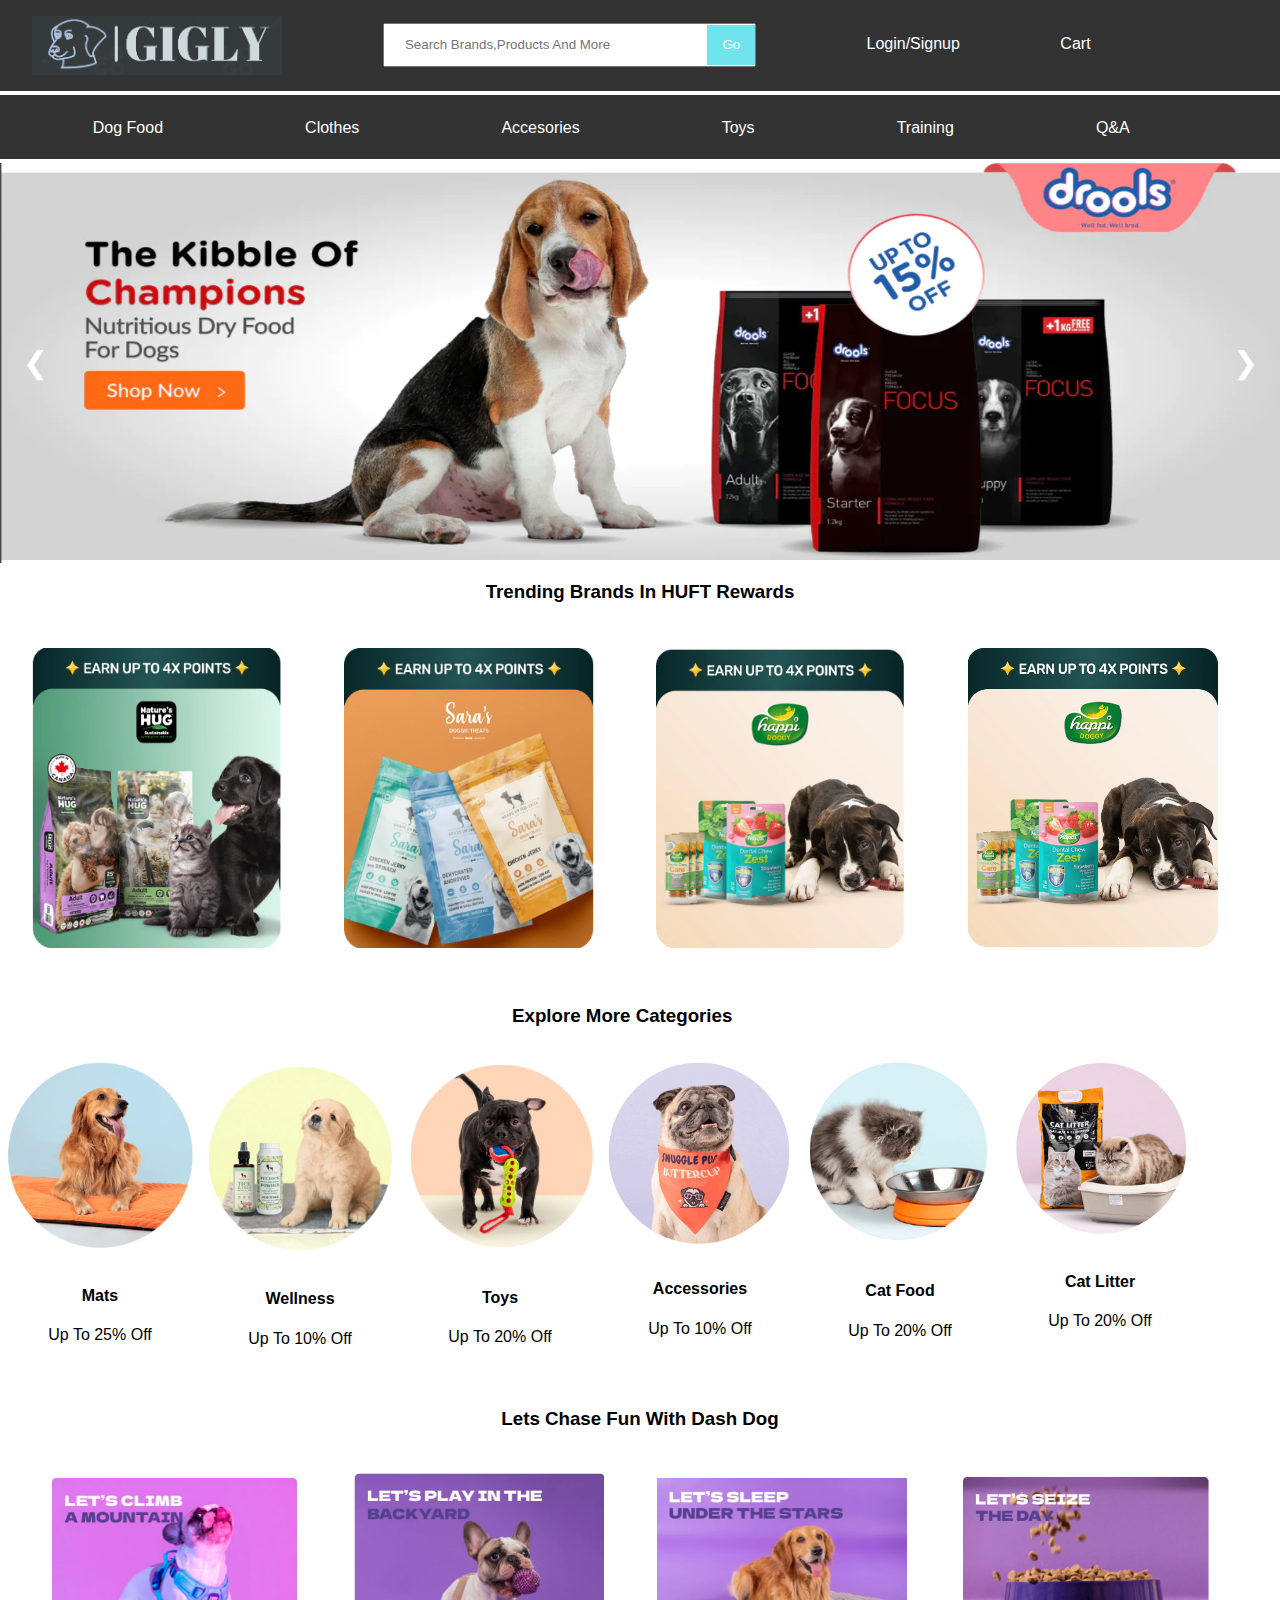
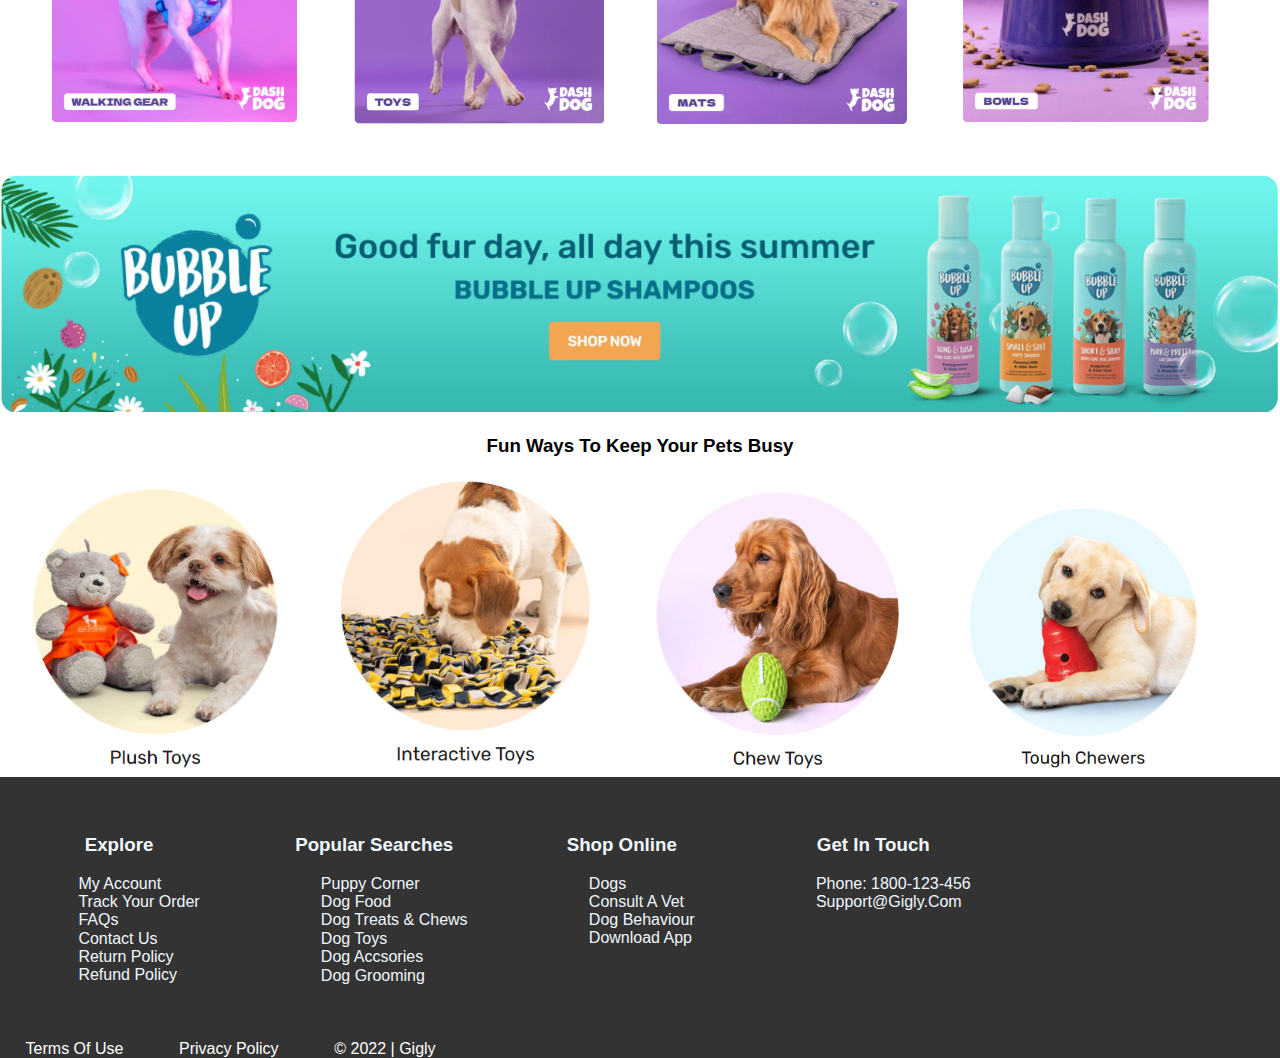
==== commit 3053f502: "Merge branch 'main' of https://github.com/kunnub/E-commerce" ====
--- a/index.html
+++ b/index.html
@@ -7,30 +7,26 @@
   <meta name="viewport" content="width=device-width, initial-scale=1.0" />
   <title>gigly| home</title>
   <link rel="stylesheet" href="commerece.css" />
-  <link rel="stylesheet" href="https://fonts.googleapis.com/css2?family=Material+Symbols+Outlined:opsz,wght,FILL,GRAD@20..48,100..700,0..1,-50..200" />
+  <link rel=”stylesheet” href=”https://fonts.googleapis.com/icon?vfamily=Material+Icons”>
+
 </head>
 
 <body>
   <nav>
     <div class="c1">
+      <!-- <div id="logo">       -->
       <img id="logo" src="images/gigly_4.png" alt="gigly" width="20%">
-      <div class="search-bar">
-        <input type="text" name="search" id="search" placeholder="search brands,products....">
-          <i class="material-symbols-outlined" id="search-icon" type="submit">search</i>
-        <!-- <input id="search-button" type="submit" class="nav-input" value="Go" tabindex="0"> -->
-      </div>
-      
+      <!-- </div> -->
+      <input type="text" name="search" id="search" placeholder="search brands,products and more">
+      <!-- <span id="nav-search-submit-text" class="nav-search-submit-text nav-sprite nav-progressive-attribute" aria-label="Go"> -->
+      <input id="search-button" type="submit" class="nav-input" value="Go" tabindex="0">
+      <!-- </span> -->
       <div id="login">
-        <i class="material-symbols-outlined" id="login-icon">
-          login
-        </i>
         <input:login>login/signup</input:login>
       </div>
-      <div id="cart"> 
-        <i class="material-symbols-outlined">
-          shopping_cart
-        </i>
-        cart
+      <div id="cart"> cart
+        <!-- <a href="cart.png" alt="cart"></a>
+      <p>cart</p> -->
       </div>
 
     </div>
@@ -42,18 +38,19 @@
     <a href="">accesories</a>
     <a href="">toys</a>
     <a href="">training</a>
+    <a href="">Q&A</a>
   </nav>
 
 
   <div class="slideshow">
     <div class="slide">
-      <img src="images/Screenshot_1.png" alt="Slide 1" width="100%" height="10%">
+      <img src="images/Screenshot_1.png" alt="Slide 1" width="100%">
     </div>
     <div class="slide">
-      <img src="images/Screenshot_2.png" alt="Slide 2" width="100%" height="10%">
+      <img src="images/Screenshot_2.png" alt="Slide 2" width="100%">
     </div>
     <div class="slide">
-      <img src="images/Screenshot_3.png" alt="slide 3" width="100%" height="10%">
+      <img src="images/Screenshot_3.png" alt="slide 3" width="100%">
     </div>
     <button class="prev" onclick="changeSlide(-1)">&#10094;</button>
     <button class="next" onclick="changeSlide(1)">&#10095;</button>
@@ -66,56 +63,67 @@
   <!-- loop items -->
   <div class="brands">
     <div class="brand">
-      <img src="images/Screenshot_15.png" alt="brand 1"  width="20%">
-
-    </div>
-
-    <div class="brand">
-      <img src="images/Screenshot_16.png" alt="brand 2"  width="20%">
-    </div>
-
-    <div class="brand">
-      <img src="images/Screenshot_17.png" alt="brand 3"  width="20%">
-
-    </div>
-
-    <div class="brand">
-      <img src="images/Screenshot_17.png" alt="brand 4"  width="20%">
+      <img src="images/Screenshot_15.png" alt="brand 1" height="300em" width="250">
+
+    </div>
+
+    <div class="brand">
+      <img src="images/Screenshot_16.png" alt="brand 2" height="300em" width="250">
+    </div>
+
+    <div class="brand">
+      <img src="images/Screenshot_17.png" alt="brand 3" height="300" width="250">
+
+    </div>
+
+    <div class="brand">
+      <img src="images/xda8b5cp.png" alt="brand 4" height="300" width="250">
 
     </div>
   </div>
 
   <div class="offer_bar">
-    <span class="offer_bar1">
+    <div class="offer_bar1">
+
+
+      <p>
+        <picture>
           <img loading="lazy"
-            srcset="//cdn.shopify.com/s/files/1/0086/0795/7054/files/outlet_mobile_db095297-f61f-484a-95b8-18fd9ed556b2.jpg?v=1683031841" width="48%">
- 
-
-    </span> 
-
-      <span class="offer_bar2">
+            srcset="//cdn.shopify.com/s/files/1/0086/0795/7054/files/outlet_mobile_db095297-f61f-484a-95b8-18fd9ed556b2.jpg?v=1683031841"
+            width="600">
+        </picture>
+      </p>
+
+    </div>
+
+    <div class="offer_bar2">
+      <p>
+        <picture>
           <img loading="lazy"
-            srcset="//cdn.shopify.com/s/files/1/0086/0795/7054/files/treats_mobile_70fa31e0-c6d8-464c-a647-3a7494790c0c.jpg?v=1685539776" width="48%">
-        
-    </span> 
-
-  </div> 
-
-  <div></div>
+            srcset="//cdn.shopify.com/s/files/1/0086/0795/7054/files/treats_mobile_70fa31e0-c6d8-464c-a647-3a7494790c0c.jpg?v=1685539776"
+            width="600">
+        </picture>
+      </p>
+    </div>
+
+  </div>
+
   <div class="more-categories">
+    <h3 id="head">Explore more categories </h3>
+
     <div class="categories">
-      <h3>Explore more categories </h3>
-
-      <div class="item">
-        <img src="images/Screenshot_4.png" alt="mats" width="50%">
-
-        <h4> Mats</h4>
+
+      <div class="item">
+        <img src="images/Screenshot_4.png" alt="mats" width="200">
+
+        <h4>Mats</h4>
 
         <p class="offer">Up To 25% Off</p>
       </div>
 
       <div class="item">
-        <img src="images/Screenshot_5.png" alt="" width="50%">
+        <img src="images/Screenshot_5.png" alt="" width="200">
+
 
         <h4>Wellness</h4>
 
@@ -123,9 +131,9 @@
       </div>
 
       <div class="item">
-        <img src="images/Screenshot_6.png" alt="" width="50%">
-
-        <h4>  Toys</h4>
+        <img src="images/Screenshot_6.png" alt="" width="200">
+
+        <h4>Toys</h4>
 
 
         <p class="offer">Up To 20% Off</p>
@@ -133,7 +141,7 @@
       </div>
 
       <div class="item">
-        <img src="images/Screenshot_8.png" alt="" width="50%">
+        <img src="images/Screenshot_8.png" alt="" width="200">
 
         <h4>Accessories</h4>
 
@@ -142,7 +150,7 @@
       </div>
 
       <div class="item">
-        <img src="images/Screenshot_9.png" alt="" width="50%">
+        <img src="images/Screenshot_9.png" alt="" width="200">
 
         <h4>Cat Food</h4>
 
@@ -150,7 +158,7 @@
       </div>
 
       <div class="item">
-        <img src="images/Screenshot_10.png" alt="" width="50%">
+        <img src="images/Screenshot_10.png" alt="" width="200">
 
         <h4>Cat Litter</h4>
 
@@ -163,21 +171,21 @@
 
   <div class="dash_dog">
     <h3>Lets chase fun with Dash Dog</h3>
-    <picture class="dash">
-      <img src="images/Screenshot_18.png" alt="" width="20%">
-    </picture>
-    <picture class="dash">
-      <img src="images/Screenshot_19.png" alt="" width="20%">
-    </picture>
-    <picture class="dash">
-      <img src="images/Screenshot_20.png" alt="" width="20%">
-    </picture>
-    <picture class="dash">
-      <img src="images/Screenshot_24.png" alt="" width="20%">
-    </picture>
-
-  </div>
-  
+    <div class="dash">
+      <img src="images/Screenshot_18.png" alt="" width="250">
+    </div>
+    <div class="dash">
+      <img src="images/Screenshot_19.png" alt="" width="250">
+    </div>
+    <div class="dash">
+      <img src="images/Screenshot_20.png" alt="" width="250">
+    </div>
+    <div class="dash">
+      <img src="images/Screenshot_24.png" alt="" width="250">
+    </div>
+
+  </div>
+  </div>
 
 
 
@@ -189,16 +197,16 @@
     <h3>Fun ways to keep your pets busy</h3>
 
     <div class="toys">
-      <img src="images/Screenshot_21.png" alt="" width="80%">
-    </div>
-    <div class="toys">
-      <img src="images/Screenshot_22.png" alt="" width="80%">
-    </div>
-    <div class="toys">
-      <img src="images/Screenshot_23.png" alt="" width="80%">
-    </div>
-    <div class="toys">
-      <img src="images/Screenshot_7.png" alt="" width="80%">
+      <img src="images/Screenshot_21.png" alt="" width="20%">
+    </div>
+    <div class="toys">
+      <img src="images/Screenshot_22.png" alt="" width="20%">
+    </div>
+    <div class="toys">
+      <img src="images/Screenshot_23.png" alt="" width="20%">
+    </div>
+    <div class="toys">
+      <img src="images/Screenshot_7.png" alt="" width="20%">
     </div>
   </div>
 
--- a/commerece.css
+++ b/commerece.css
@@ -9,11 +9,103 @@
     Ubuntu, Cantarell, "Open Sans", "Helvetica Neue", sans-serif;
 }
 
-.slideshow-container img {
+/* header h1 {
+      text-align: left;
+      font-size: 40px;
+      color: white;
+    } */
+
+header {
+  padding: 40px;
+  background-color: rgb(17, 124, 143);
+}
+#logo {
+  display: inline;
+  padding: 0em;
+  margin: 0 3em 0 1em;
+  flex-wrap: wrap;
+  float: left;
+  /* border: 2px solid red; */
+}
+
+#login,
+#cart {
+  display: inline;
+  padding: 1em;
+  margin-right: 0em;
+  margin-left: 4em;
+  /* border: 3px solid red; */
+  width: 10em;
+}
+#search {
+  display: inline;
+  padding: 1.5em;
+  margin: 0.5em -3em 0 2.5em;
+  /* border: 3px solid rgb(255, 17, 0); */
+}
+#search-button {
+  margin: 0 2em 0 -1em;
+  border: none;
+  display: inline;
+  background-color: rgb(111, 228, 237);
+  height: 3em;
+  width: 3.6em;
+  color: white;
+}
+
+#search {
+  height: 0.4em;
+  width: 28em;
+  margin-left: 4em;
+}
+
+nav {
+  background-color: #333;
+  overflow: hidden;
+  color: white;
+  padding: 1em;
+  display: inline-block;
+  width: 100%;
+}
+
+nav a {
+  text-decoration: none;
+  padding: 1.3em;
+  text-align: center;
+  color: white;
+}
+#login:hover,
+#cart:hover,
+#search-button:hover {
+  cursor: pointer;
+}
+
+.nav2 {
+  background-color: #333;
+  overflow: hidden;
+  color: white;
+  padding: 1.5em;
+  display: inline-block;
+  width: 100%;
+  height: 4em;
+  text-decoration: none;
+}
+a.nav2:hover {
+  cursor: pointer;
+}
+
+.nav2 a {
+  text-align: center;
+  color: white;
+  margin-left: 3em;
+  margin-right: 3em;
+}
+
+.slideshow {
   position: relative;
   overflow: visible;
   width: 100%;
-  height: 25%;
+  height: 25em;
 }
 
 .slide {
@@ -23,17 +115,17 @@
 
 .slide img {
   width: 100%;
-  height: 25%;
+  height: 25em;
 }
 
 .prev,
 .next {
   position: absolute;
-  top: 70%;
+  top: 50%;
   transform: translateY(-50%);
-  width: 5%;
-  height: 5%;
-  font-size: 3%;
+  width: 50px;
+  height: 50px;
+  font-size: 30px;
   background: transparent;
   border: none;
   color: white;
@@ -41,37 +133,95 @@
 }
 
 .prev {
-  left: 1%;
+  left: 10px;
 }
 
 .next {
-  right: 1%;
-}
-
-h3 {
-  text-align: center;
-}
-.offer_bar img {
-  display: inline-block;
+  right: 10px;
+}
+
+img.brands {
+  box-sizing: border-box;
+  padding: 2%;
+}
+
+.brand {
+  display: inline-flex;
+  flex-direction: row;
+  margin: 2%;
+ padding-left: 0.5%;
+}
+
+/* h3{ text-align: centre;
+align-items: center;
+} */
+
+.offer_bar {
+  display: block;
   max-width: 100%;
-  justify-content: space-between;
-  margin-left: 1%;
-}
-/* .item h4 {
-  width: fit-content;
-} */
+}
+
+.offer_bar2 {
+  display: flex;
+  float: right;
+  height: 4%;
+  flex-flow: row;
+}
+
+.offer_bar1 {
+  display: flex;
+  float: left;
+  flex-flow: wrap;
+}
+
+.more-categories {
+  box-sizing: border-box;
+  display: inline-flex;
+  flex-flow: row;
+  flex-wrap: wrap;
+  text-align: center;
+  flex-direction: row;
+}
+
+.categories {
+  box-sizing: border-box;
+  display: inline-flex;
+  flex-flow: row;
+  flex-wrap: wrap;
+  flex-direction: row;
+}
+
+h3,
+p {
+  text-align: center;
+}
+
+#head {
+  padding: 1% 40%;
+  text-wrap: justify;
+  text-align: center;
+}
+.dash_dog {
+  box-sizing: border-box;
+  padding: 2%;
+}
+
+.dash {
+  display: inline-flex;
+  flex-direction: row;
+  margin: 2%;
+}
+
+.pet_toys {
+  box-sizing: border-box;
+  display: inline;
+  flex-flow: row;
+}
 
 .toys {
-  display: inline-block;
-  width: 20%;
-  padding: 2%;
-  margin: 0 2%;
-}
-
-footer {
-  display: block;
-  width: 100%;
-  justify-content: center;
+  display: inline;
+  flex-flow: row;
+  margin: 1% 2%;
 }
 
 .col1,
@@ -112,6 +262,8 @@
 }
 .dash:hover {
   cursor: pointer;
+  /* box-shadow: 10px 10px red; */
+  box-shadow: 5px 8px 5px 5px rgb(198, 165, 165);
 }
 
 footer {
@@ -120,9 +272,6 @@
 }
 
 footer a {
-  display: inline-flex;
-  overflow-x: hidden;
-  justify-content: space-between;
   text-decoration: none;
   padding: 2%;
   text-align: center;
@@ -130,384 +279,4 @@
   color: white;
 }
 
-header {
-  padding: 40%;
-  background-color: rgb(17, 124, 143);
-}
-#logo {
-  display: inline;
-  padding: 0;
-  margin: 0 4% 0 3%;
-  flex-wrap: wrap;
-  float: left;
-  /* border: 2px solid red; */
-}
-
-#login,
-#cart {
-  display: inline;
-  padding: 1%;
-  margin: 3% 4.5%;
-  width: 10%;
-  color: white;
-}
-#login-icon {
-  transform: translateY(30%);
-}
-#cart i {
-  transform: translateY(30%);
-  size: 10%;
-}
-.search-bar {
-  position: relative;
-  display: inline;
-  width: 35%;
-  border-radius: 40px;
-}
-
-.search-bar input {
-  display: inline;
-  width: 32%;
-  margin-top: 1%;
-  padding: 0.5% 10% 0.5% 0%;
-  font-size: 95%;
-}
-
-#search-icon {
-  position: absolute;
-  color: rgb(11, 233, 244);
-  margin-left: -9%;
-  margin-top: 4%;
-}
-.search-bar i:hover {
-  cursor: pointer;
-}
-
-nav {
-  margin-top: 2px;
-  text-align: center; /* Center align items horizontally */
-  background-color: #333;
-  overflow: hidden;
-  padding: 0.5%;
-}
-
-nav a {
-  text-decoration: none;
-  padding: 1.3%;
-  color: white;
-  display: inline-flex;
-  justify-content: space-between;
-}
-
-#login:hover,
-#cart:hover,
-#search-button:hover {
-  cursor: pointer;
-}
-
-.nav2 {
-  background-color: #333;
-  overflow: hidden;
-  color: white;
-  padding: 1.5%;
-  display: inline-block;
-  width: 100%;
-  height: 4%;
-  text-decoration: none;
-}
-a.nav2:hover {
-  cursor: pointer;
-}
-
-.nav2 a {
-  text-align: center;
-  color: white;
-  margin: 0 5%;
-}
-.brands,
-.pet_toys {
-  display: block;
-  box-sizing: border-box;
-  max-width: 100%;
-}
-.brand img {
-  display: inline-block;
-  float: inline-start;
-  width: 20%;
-  margin: 2% 2%;
-  padding: 0%;
-  /* max-height: 20%; */
-}
-.more-categories {
-  box-sizing: border-box;
-  display: block;
-  width: 100%;
-  height: -10px;
-  padding-top: 3%;
-}
-.categories {
-  display: block;
-  margin: 1%;
-  justify-content: space-between;
-}
-#head {
-  margin-top: 3%;
-}
-.item {
-  display: inline-block;
-  justify-content: center;
-  align-items: center;
-  width: 18%;
-  margin: 2% -2% 2% 0%;
-}
-.item h4 {
-  width: max-content;
-  padding-left: 10%;
-}
-
-.items {
-  align-items: center;
-  display: inline-block;
-  float: inline-start;
-  margin: 2% 0%;
-  padding: 0%;
-}
-h4,
-p {
-  text-align: center;
-  margin: 0%;
-  width: 50%;
-}
-.dash_dog {
-  display: block;
-  box-sizing: border-box;
-  max-width: 100%;
-}
-.dash img {
-  display: inline-block;
-  width: 18%;
-  margin: 2% 3%;
-  padding: 0%;
-  /* max-height: 20%; */
-}
-
-/* /////////////////////////////////////////////////////////////////////// */
-
-@media screen and (max-width: 1024px) {
-  #login,
-  #cart {
-    padding: 0%;
-    margin: 3%;
-  }
-
-  .nav2 a {
-    margin: 0 4%;
-  }
-}
-@media screen and (max-width: 768px) {
-  #search {
-    width: 25%;
-    font-size: 65%;
-    padding: 1% 1%;
-  }
-  .search-bar i {
-    transform: translateX(-220%);
-  }
-  .nav2 a {
-    margin: 0 4%;
-    justify-content: space-between;
-  }
-}
-
-@media (min-width: 426px) and (max-width: 768px) {
-  #logo {
-    margin: 1.2% 3%;
-  }
-  .search-bar input {
-    width: 25%;
-    margin: 1% 1%;
-  }
-  .search-bar i {
-    transform: translateY(300%);
-    transform: translateX(-100%);
-  }
-  #login {
-    width: 20%;
-    font-size: 60%;
-    margin-left: 3%;
-  }
-  #cart {
-    width: 10%;
-    font-size: 60%;
-    margin-left: 2.5%;
-    justify-items: stretch;
-  }
-  .c1 div {
-    justify-content: space-between;
-    margin: auto;
-  }
-  .nav2 a {
-    font-size: 70%;
-    padding: 0%;
-    flex: content;
-  }
-  .item {
-    justify-content: flex-end;
-    align-items: center;
-    width: 30%;
-    margin: 2% -1% 2% 3%;
-    font-size: smaller;
-  }
-  .item img,
-  h4,
-  p {
-    align-self: center;
-    justify-items: center;
-    padding-left: 7%;
-    width: 60%;
-  }
-
-  .col1,
-  .col2,
-  .col3,
-  .col4 {
-    margin: 0%;
-  }
-  li {
-    font-size: 80%;
-  }
-}
-
-@media screen and (max-width: 425px) {
-  #logo {
-    margin: 2.8% 2%;
-  }
-  .search-bar input {
-    width: 15%;
-    margin: 1% 2%;
-  }
-  .search-bar i {
-    display: none;
-  }
-  #login {
-    width: 20%;
-    font-size: 20%;
-  }
-  #cart {
-    width: 10%;
-    font-size: 20%;
-  }
-
-  .nav2 a {
-    font-size: small;
-    margin: 1.8%;
-  }
-
-  .item {
-    justify-content: flex-end;
-    align-items: end;
-    width: 30%;
-    margin: 2% -1% 2% 3%;
-    font-size: smaller;
-  }
-  .item img,
-  h4,
-  p {
-    align-self: center;
-    padding-left: 7%;
-    width: 60%;
-  }
-  .foot {
-    font-size: medium;
-  }
-}
-
-@media (min-width: 325px) and (max-width: 370px) {
-  #logo {
-    margin: 2.8% 2%;
-  }
-  .search-bar input {
-    width: 15%;
-    margin: 1% 2%;
-  }
-  .search-bar i {
-    display: none;
-  }
-  #login {
-    width: 20%;
-    font-size: 20%;
-  }
-  #cart {
-    width: 10%;
-    font-size: 20%;
-  }
-
-  .nav2 a {
-    font-size: 70%;
-    margin: 1.5%;
-  }
-  .offer_bar img {
-    padding-top: 3%;
-  }
-
-  .dash {
-    padding-right: 4%;
-  }
-  .dash img {
-    width: 15%;
-    margin: 0 2%;
-  }
-  .offer_bar3 img {
-    margin-top: 5%;
-  }
-  .toys {
-    padding: 0;
-    width: 18%;
-    margin-left: 3%;
-    font-size: 100%;
-  }
-  footer li {
-    padding-left: 0.5%;
-    font-size: smaller;
-  }
-}
-
-@media screen and (max-width: 325px) {
-  #logo {
-    margin: 5% 1.5%;
-  }
-  .search-bar input {
-    width: 10%;
-    margin: 1% 2%;
-    overflow: hidden;
-  }
-
-  #login {
-    margin: 0 1%;
-  }
-  .nav2 a {
-    display: none;
-  }
-  .offer_bar img {
-    padding-top: 3%;
-  }
-  .more-categories {
-    padding-top: 0%;
-  }
-  .dash {
-    padding-right: 4%;
-  }
-  .dash img {
-    width: 15%;
-    margin: 0 2%;
-  }
-  .toys {
-    padding: 0;
-    width: 18%;
-    margin-left: 3%;
-  }
-  footer li {
-    padding-left: 0.5%;
-    font-size: smaller;
-  }
-}
+
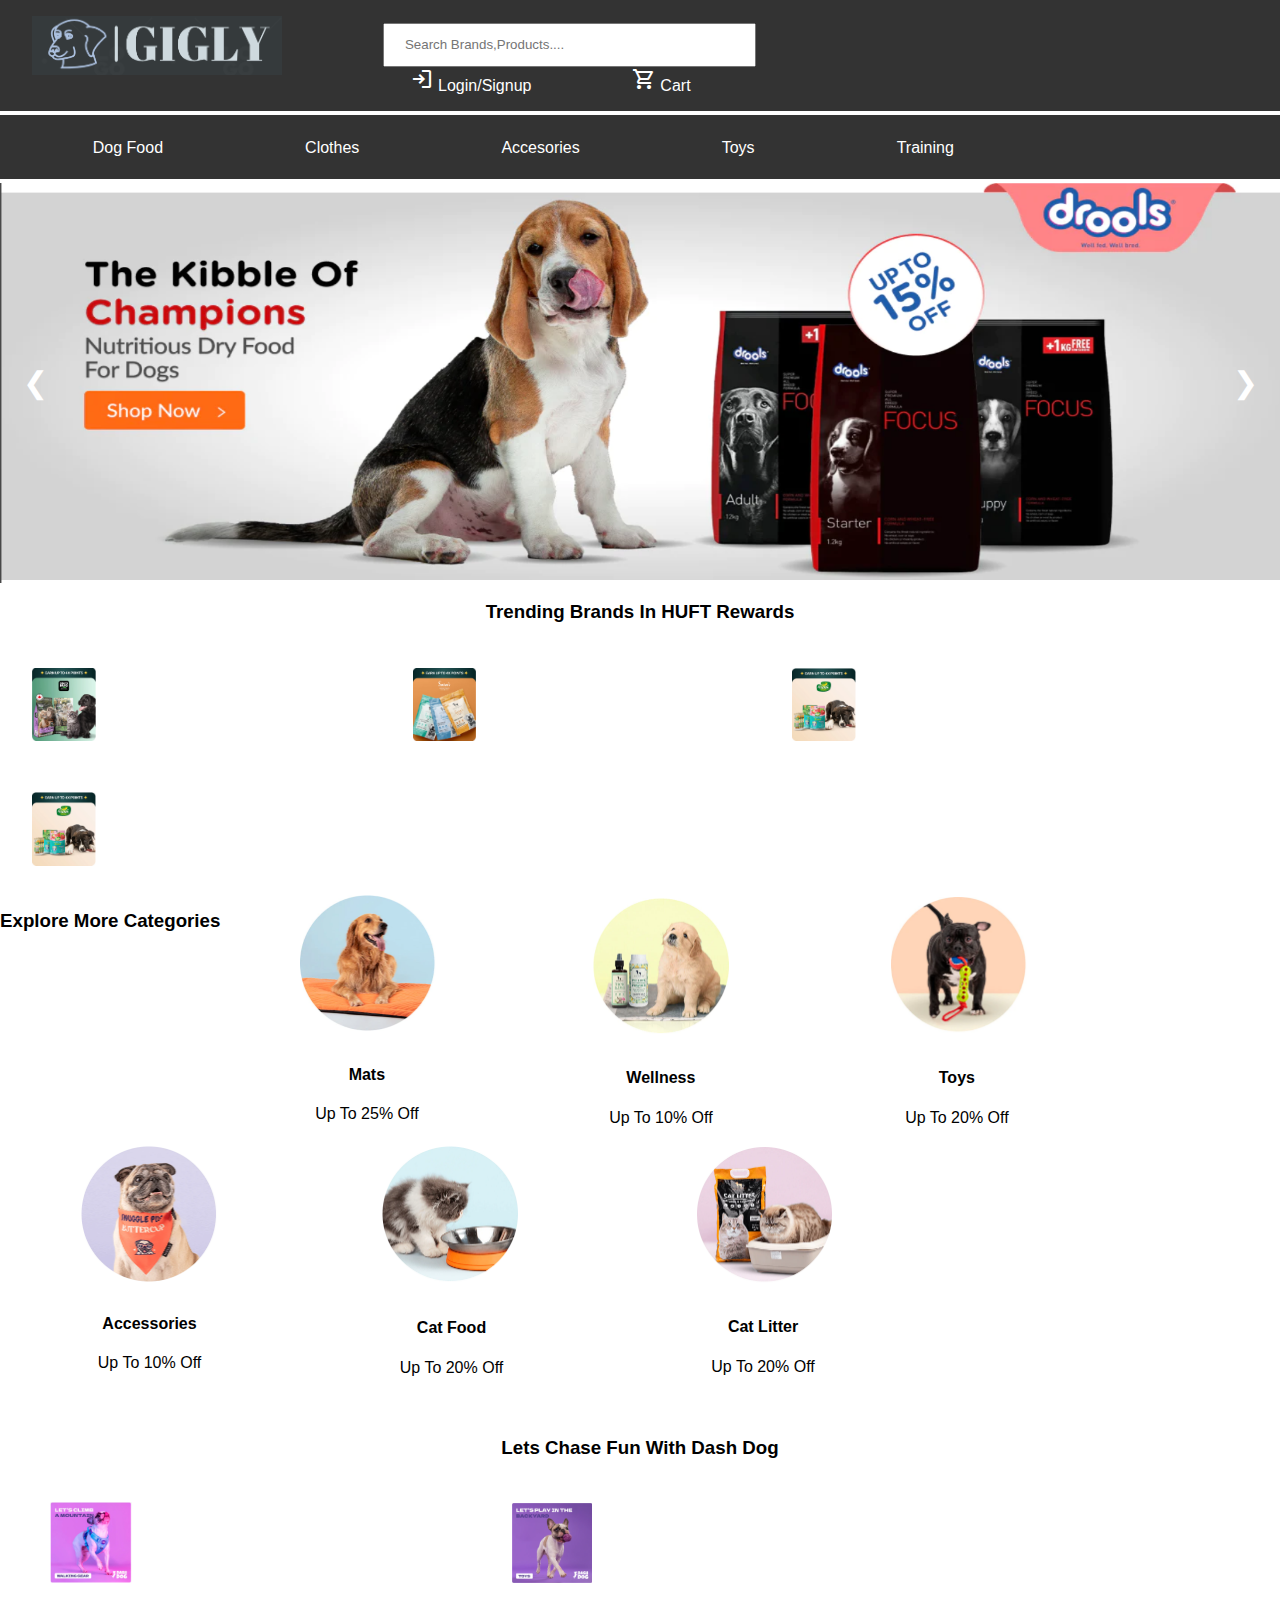
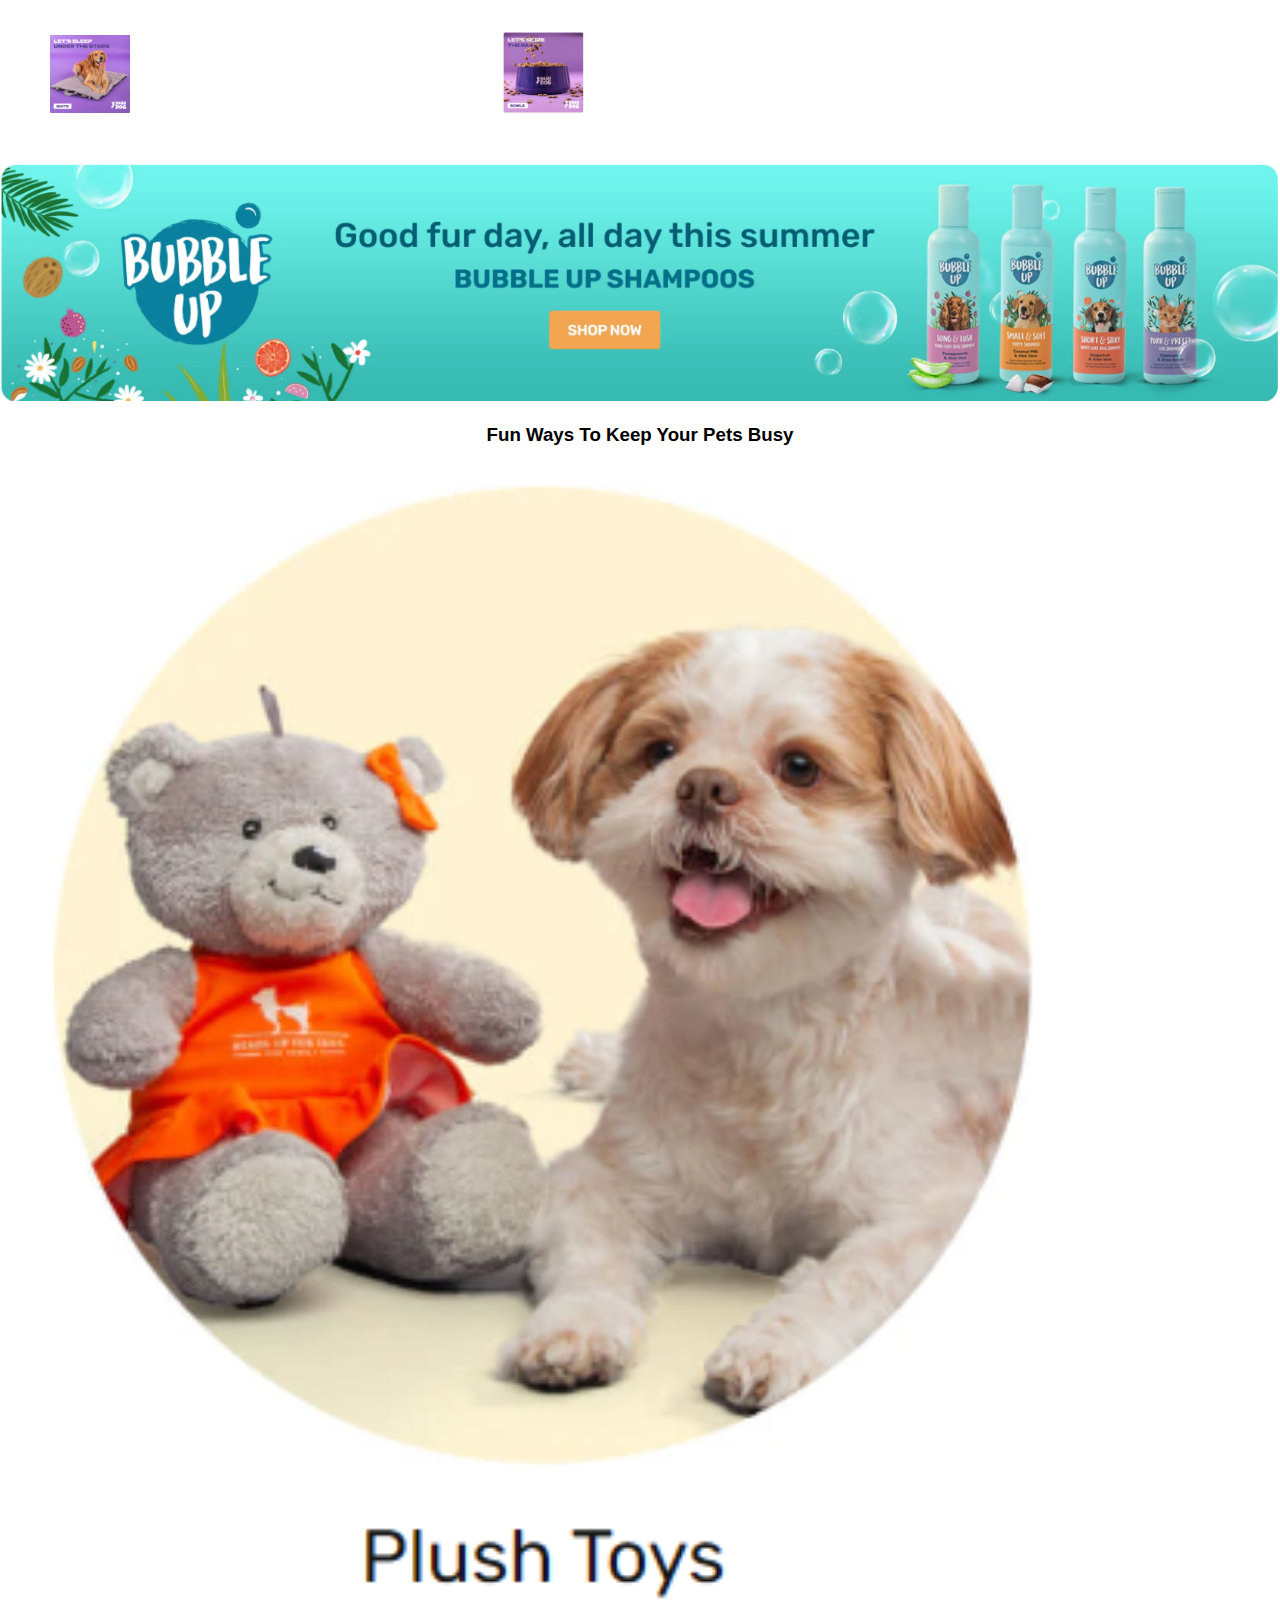
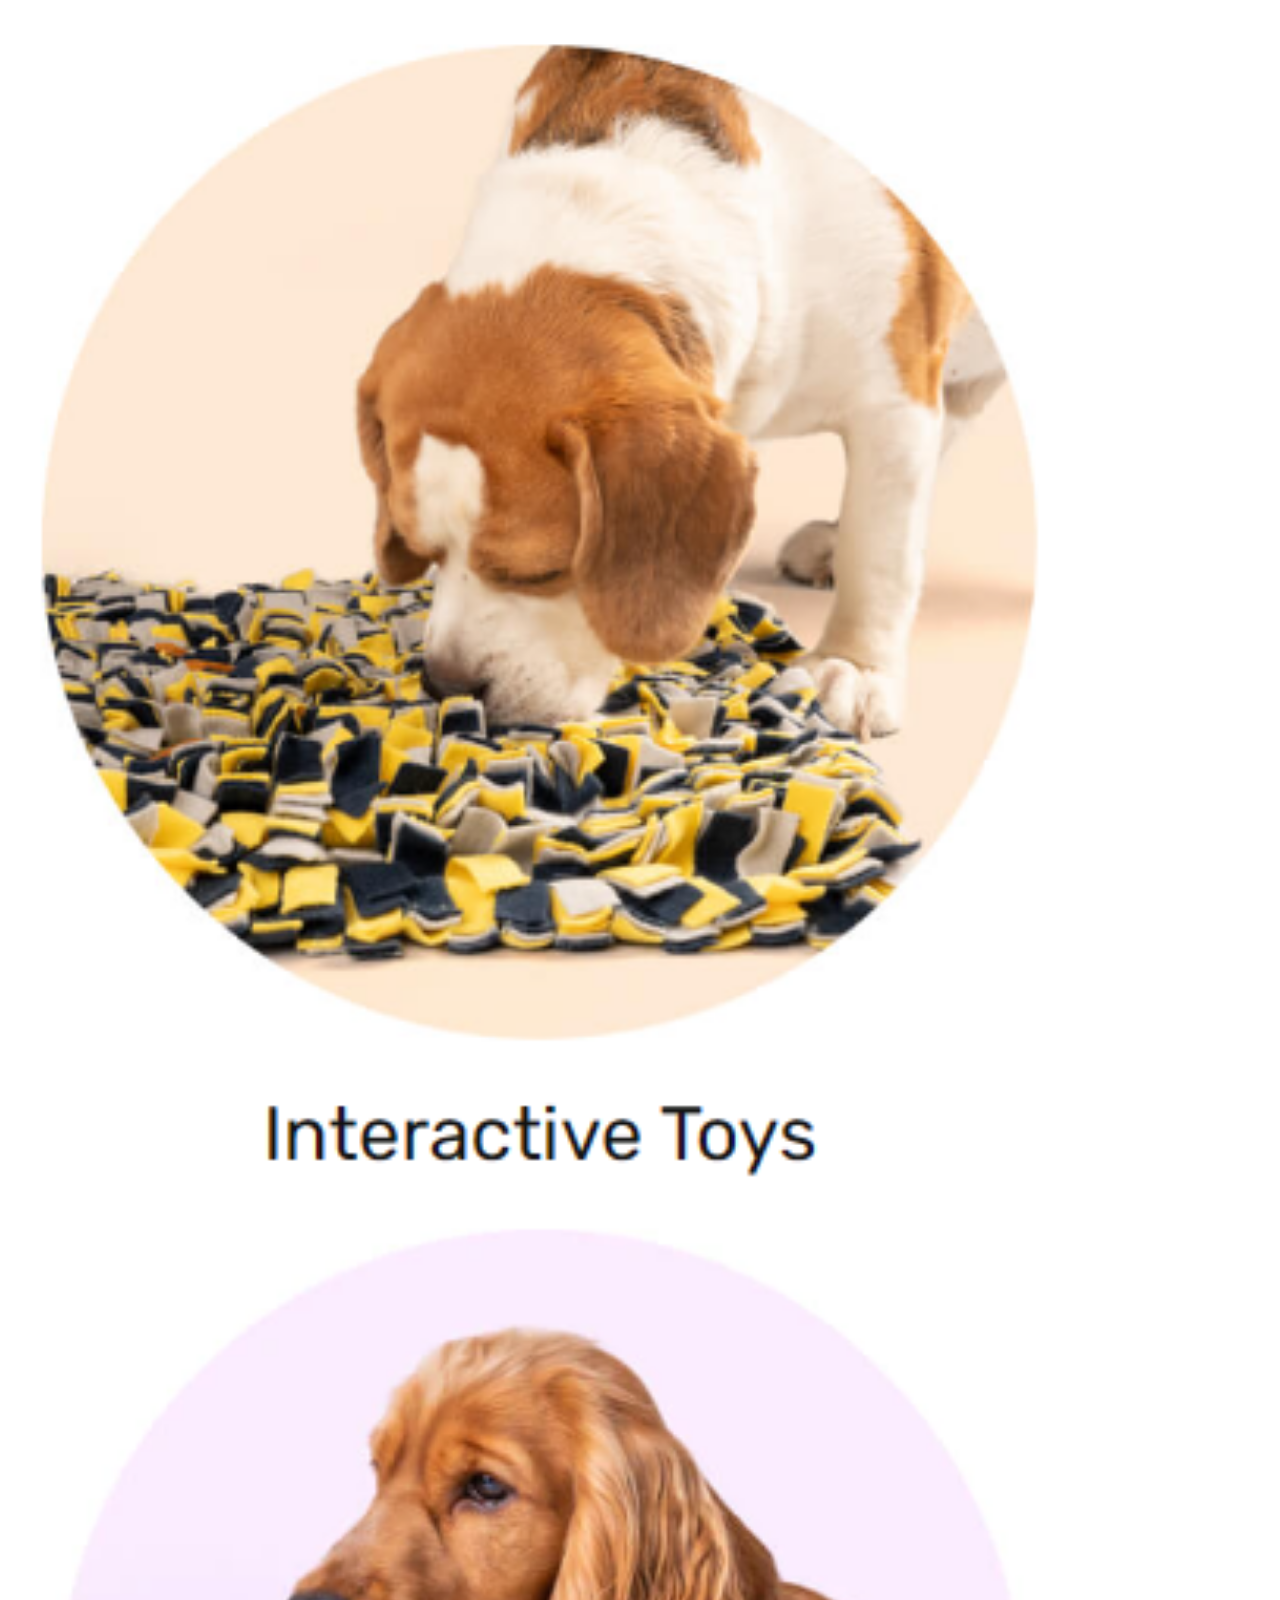
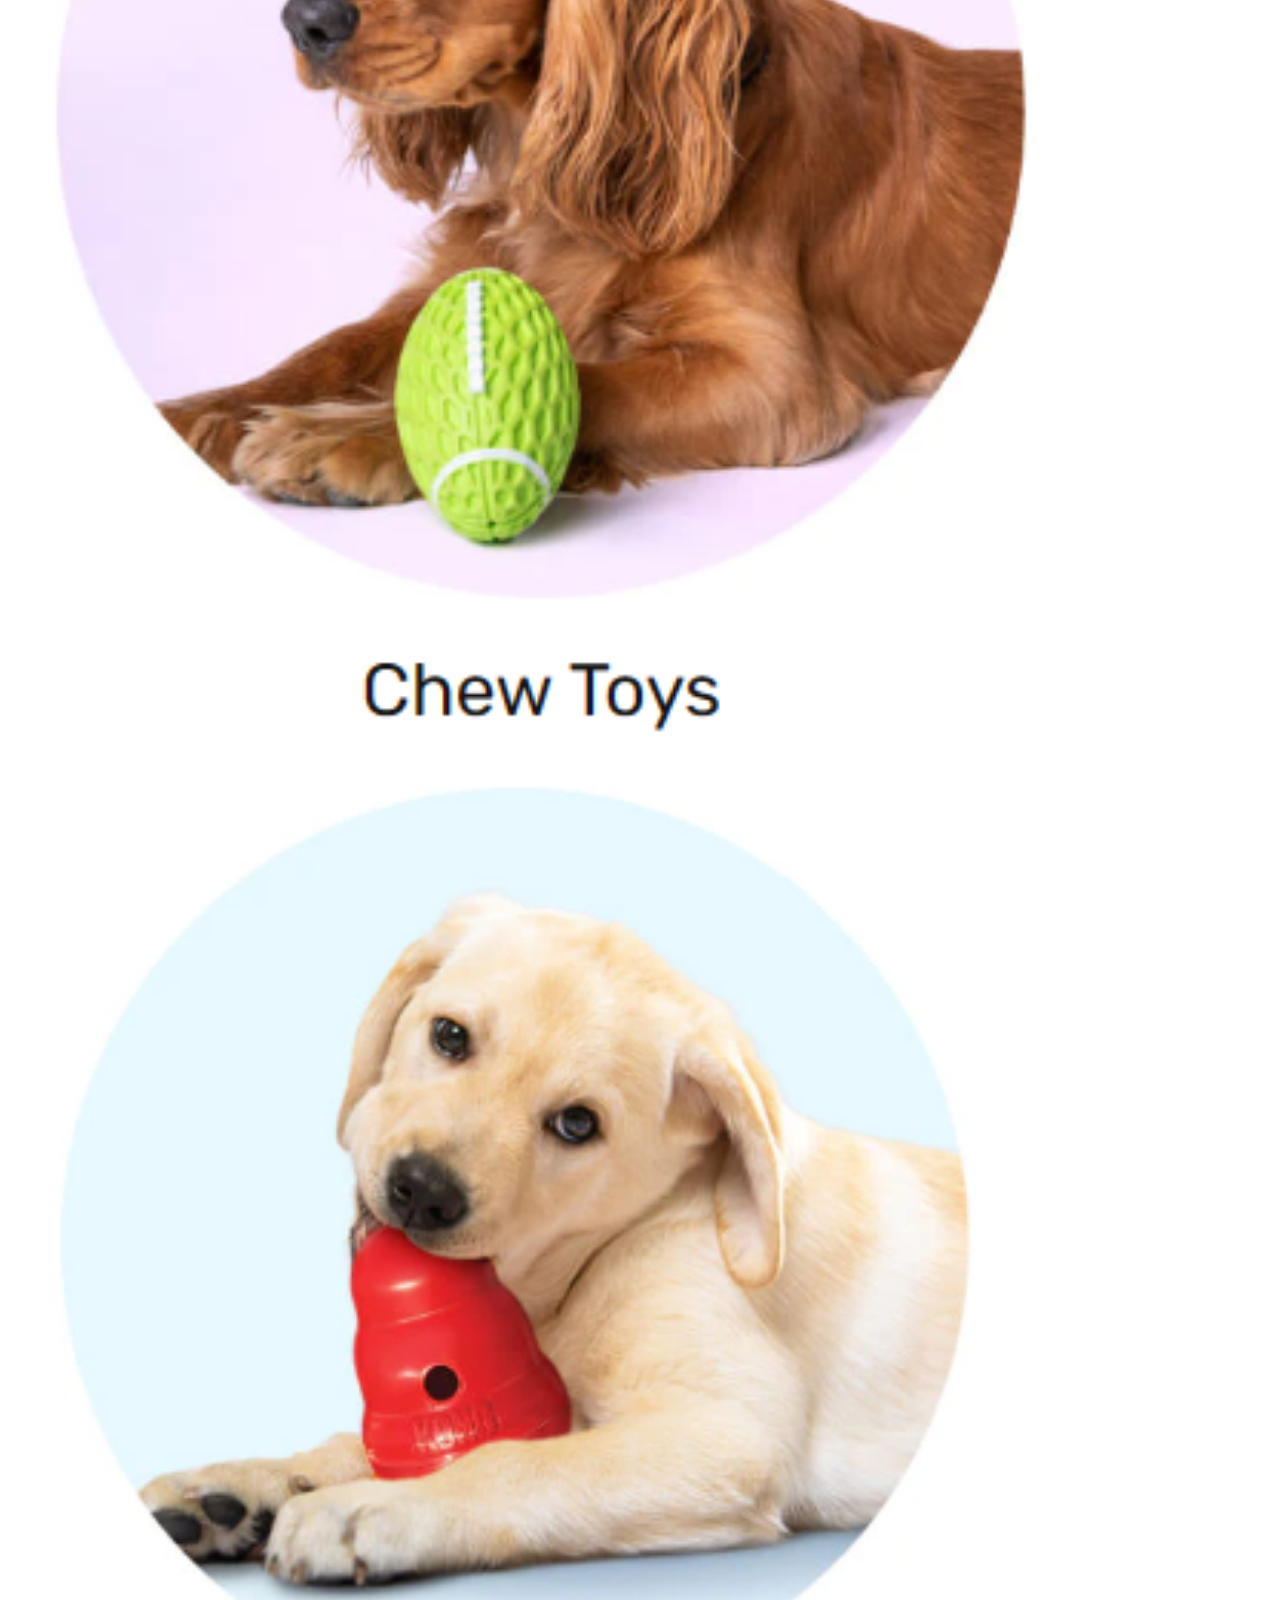
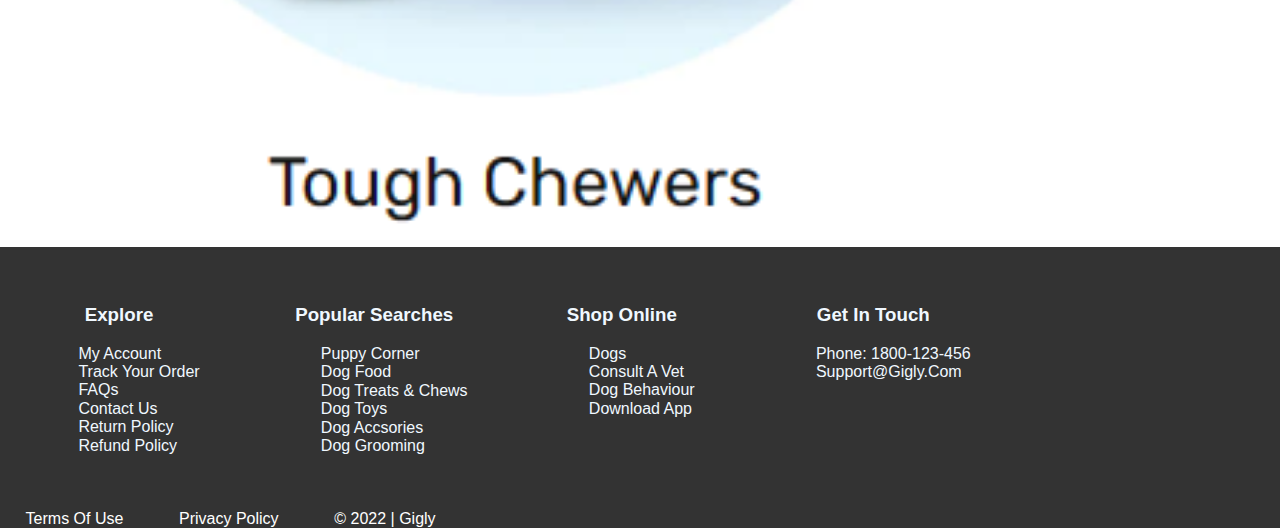
==== commit 35aa9a74: "Merge branch 'main' of https://github.com/kunnub/E-commerce" ====
--- a/index.html
+++ b/index.html
@@ -7,26 +7,30 @@
   <meta name="viewport" content="width=device-width, initial-scale=1.0" />
   <title>gigly| home</title>
   <link rel="stylesheet" href="commerece.css" />
-  <link rel=”stylesheet” href=”https://fonts.googleapis.com/icon?vfamily=Material+Icons”>
-
+  <link rel="stylesheet" href="https://fonts.googleapis.com/css2?family=Material+Symbols+Outlined:opsz,wght,FILL,GRAD@20..48,100..700,0..1,-50..200" />
 </head>
 
 <body>
   <nav>
     <div class="c1">
-      <!-- <div id="logo">       -->
       <img id="logo" src="images/gigly_4.png" alt="gigly" width="20%">
-      <!-- </div> -->
-      <input type="text" name="search" id="search" placeholder="search brands,products and more">
-      <!-- <span id="nav-search-submit-text" class="nav-search-submit-text nav-sprite nav-progressive-attribute" aria-label="Go"> -->
-      <input id="search-button" type="submit" class="nav-input" value="Go" tabindex="0">
-      <!-- </span> -->
+      <div class="search-bar">
+        <input type="text" name="search" id="search" placeholder="search brands,products....">
+          <i class="material-symbols-outlined" id="search-icon" type="submit">search</i>
+        <!-- <input id="search-button" type="submit" class="nav-input" value="Go" tabindex="0"> -->
+      </div>
+      
       <div id="login">
+        <i class="material-symbols-outlined" id="login-icon">
+          login
+        </i>
         <input:login>login/signup</input:login>
       </div>
-      <div id="cart"> cart
-        <!-- <a href="cart.png" alt="cart"></a>
-      <p>cart</p> -->
+      <div id="cart"> 
+        <i class="material-symbols-outlined">
+          shopping_cart
+        </i>
+        cart
       </div>
 
     </div>
@@ -38,19 +42,18 @@
     <a href="">accesories</a>
     <a href="">toys</a>
     <a href="">training</a>
-    <a href="">Q&A</a>
   </nav>
 
 
   <div class="slideshow">
     <div class="slide">
-      <img src="images/Screenshot_1.png" alt="Slide 1" width="100%">
+      <img src="images/Screenshot_1.png" alt="Slide 1" width="100%" height="10%">
     </div>
     <div class="slide">
-      <img src="images/Screenshot_2.png" alt="Slide 2" width="100%">
+      <img src="images/Screenshot_2.png" alt="Slide 2" width="100%" height="10%">
     </div>
     <div class="slide">
-      <img src="images/Screenshot_3.png" alt="slide 3" width="100%">
+      <img src="images/Screenshot_3.png" alt="slide 3" width="100%" height="10%">
     </div>
     <button class="prev" onclick="changeSlide(-1)">&#10094;</button>
     <button class="next" onclick="changeSlide(1)">&#10095;</button>
@@ -63,67 +66,56 @@
   <!-- loop items -->
   <div class="brands">
     <div class="brand">
-      <img src="images/Screenshot_15.png" alt="brand 1" height="300em" width="250">
-
-    </div>
-
-    <div class="brand">
-      <img src="images/Screenshot_16.png" alt="brand 2" height="300em" width="250">
-    </div>
-
-    <div class="brand">
-      <img src="images/Screenshot_17.png" alt="brand 3" height="300" width="250">
-
-    </div>
-
-    <div class="brand">
-      <img src="images/xda8b5cp.png" alt="brand 4" height="300" width="250">
+      <img src="images/Screenshot_15.png" alt="brand 1"  width="20%">
+
+    </div>
+
+    <div class="brand">
+      <img src="images/Screenshot_16.png" alt="brand 2"  width="20%">
+    </div>
+
+    <div class="brand">
+      <img src="images/Screenshot_17.png" alt="brand 3"  width="20%">
+
+    </div>
+
+    <div class="brand">
+      <img src="images/Screenshot_17.png" alt="brand 4"  width="20%">
 
     </div>
   </div>
 
   <div class="offer_bar">
-    <div class="offer_bar1">
-
-
-      <p>
-        <picture>
+    <span class="offer_bar1">
           <img loading="lazy"
-            srcset="//cdn.shopify.com/s/files/1/0086/0795/7054/files/outlet_mobile_db095297-f61f-484a-95b8-18fd9ed556b2.jpg?v=1683031841"
-            width="600">
-        </picture>
-      </p>
-
-    </div>
-
-    <div class="offer_bar2">
-      <p>
-        <picture>
+            srcset="//cdn.shopify.com/s/files/1/0086/0795/7054/files/outlet_mobile_db095297-f61f-484a-95b8-18fd9ed556b2.jpg?v=1683031841" width="48%">
+ 
+
+    </span> 
+
+      <span class="offer_bar2">
           <img loading="lazy"
-            srcset="//cdn.shopify.com/s/files/1/0086/0795/7054/files/treats_mobile_70fa31e0-c6d8-464c-a647-3a7494790c0c.jpg?v=1685539776"
-            width="600">
-        </picture>
-      </p>
-    </div>
-
-  </div>
-
+            srcset="//cdn.shopify.com/s/files/1/0086/0795/7054/files/treats_mobile_70fa31e0-c6d8-464c-a647-3a7494790c0c.jpg?v=1685539776" width="48%">
+        
+    </span> 
+
+  </div> 
+
+  <div></div>
   <div class="more-categories">
-    <h3 id="head">Explore more categories </h3>
-
     <div class="categories">
-
-      <div class="item">
-        <img src="images/Screenshot_4.png" alt="mats" width="200">
-
-        <h4>Mats</h4>
+      <h3>Explore more categories </h3>
+
+      <div class="item">
+        <img src="images/Screenshot_4.png" alt="mats" width="50%">
+
+        <h4> Mats</h4>
 
         <p class="offer">Up To 25% Off</p>
       </div>
 
       <div class="item">
-        <img src="images/Screenshot_5.png" alt="" width="200">
-
+        <img src="images/Screenshot_5.png" alt="" width="50%">
 
         <h4>Wellness</h4>
 
@@ -131,9 +123,9 @@
       </div>
 
       <div class="item">
-        <img src="images/Screenshot_6.png" alt="" width="200">
-
-        <h4>Toys</h4>
+        <img src="images/Screenshot_6.png" alt="" width="50%">
+
+        <h4>  Toys</h4>
 
 
         <p class="offer">Up To 20% Off</p>
@@ -141,7 +133,7 @@
       </div>
 
       <div class="item">
-        <img src="images/Screenshot_8.png" alt="" width="200">
+        <img src="images/Screenshot_8.png" alt="" width="50%">
 
         <h4>Accessories</h4>
 
@@ -150,7 +142,7 @@
       </div>
 
       <div class="item">
-        <img src="images/Screenshot_9.png" alt="" width="200">
+        <img src="images/Screenshot_9.png" alt="" width="50%">
 
         <h4>Cat Food</h4>
 
@@ -158,7 +150,7 @@
       </div>
 
       <div class="item">
-        <img src="images/Screenshot_10.png" alt="" width="200">
+        <img src="images/Screenshot_10.png" alt="" width="50%">
 
         <h4>Cat Litter</h4>
 
@@ -171,21 +163,21 @@
 
   <div class="dash_dog">
     <h3>Lets chase fun with Dash Dog</h3>
-    <div class="dash">
-      <img src="images/Screenshot_18.png" alt="" width="250">
-    </div>
-    <div class="dash">
-      <img src="images/Screenshot_19.png" alt="" width="250">
-    </div>
-    <div class="dash">
-      <img src="images/Screenshot_20.png" alt="" width="250">
-    </div>
-    <div class="dash">
-      <img src="images/Screenshot_24.png" alt="" width="250">
-    </div>
-
-  </div>
-  </div>
+    <picture class="dash">
+      <img src="images/Screenshot_18.png" alt="" width="20%">
+    </picture>
+    <picture class="dash">
+      <img src="images/Screenshot_19.png" alt="" width="20%">
+    </picture>
+    <picture class="dash">
+      <img src="images/Screenshot_20.png" alt="" width="20%">
+    </picture>
+    <picture class="dash">
+      <img src="images/Screenshot_24.png" alt="" width="20%">
+    </picture>
+
+  </div>
+  
 
 
 
@@ -197,16 +189,16 @@
     <h3>Fun ways to keep your pets busy</h3>
 
     <div class="toys">
-      <img src="images/Screenshot_21.png" alt="" width="20%">
-    </div>
-    <div class="toys">
-      <img src="images/Screenshot_22.png" alt="" width="20%">
-    </div>
-    <div class="toys">
-      <img src="images/Screenshot_23.png" alt="" width="20%">
-    </div>
-    <div class="toys">
-      <img src="images/Screenshot_7.png" alt="" width="20%">
+      <img src="images/Screenshot_21.png" alt="" width="80%">
+    </div>
+    <div class="toys">
+      <img src="images/Screenshot_22.png" alt="" width="80%">
+    </div>
+    <div class="toys">
+      <img src="images/Screenshot_23.png" alt="" width="80%">
+    </div>
+    <div class="toys">
+      <img src="images/Screenshot_7.png" alt="" width="80%">
     </div>
   </div>
 
@@ -263,14 +255,6 @@
       </div>
     </div>
 
-
-    <!-- <div class="last-line">
-        <div class="social">
-          <a href="facebookk.png" alt ="facebook" width="10px"></a>
-        <a href="instagram.png" alt="instagram" ></a> &nbsp;&nbsp;
-        <a  href="twitter.png" alt="twitter" target="blank"></a>&nbsp;&nbsp;
-        <a href="youtube.png"target="blank" alt="youtube"></a>
-      </div> -->
     <div class="foot">
       <a href="#">Terms of use</a>
       <a href="#">Privacy policy</a>
